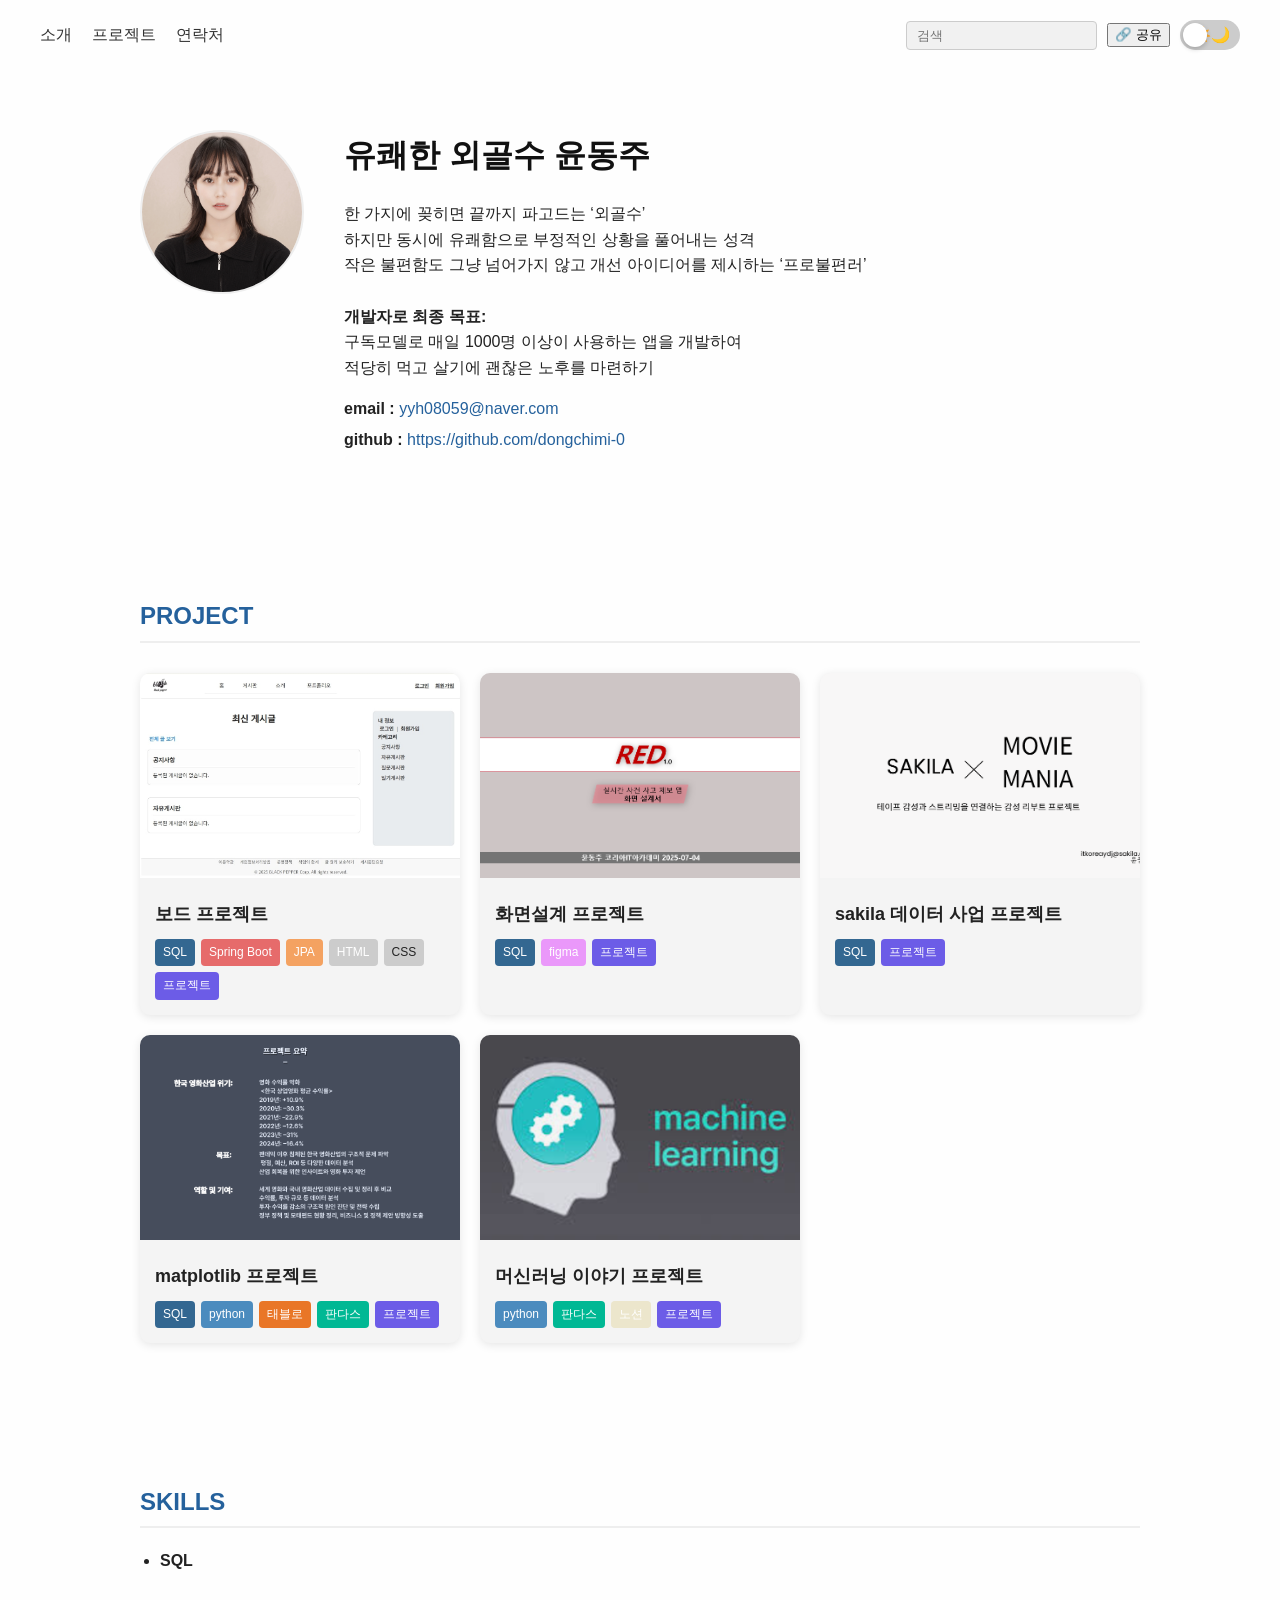
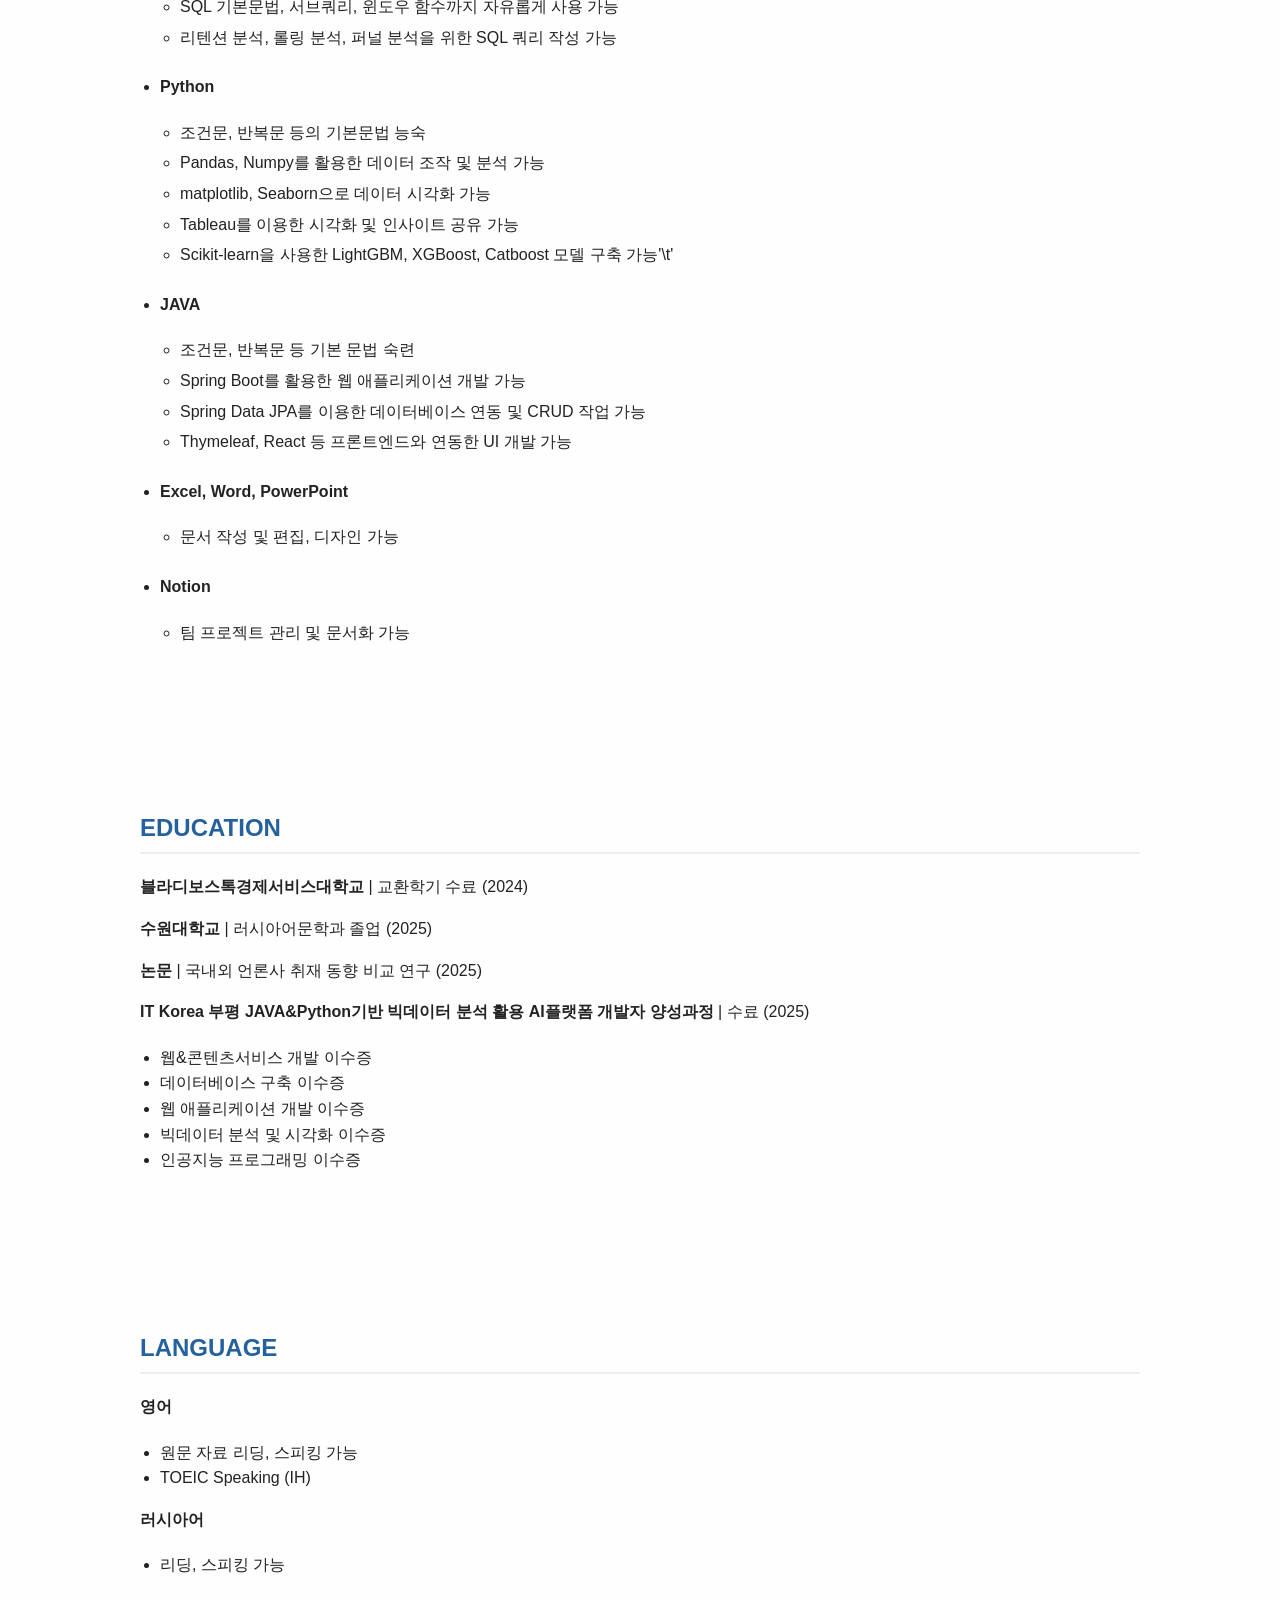
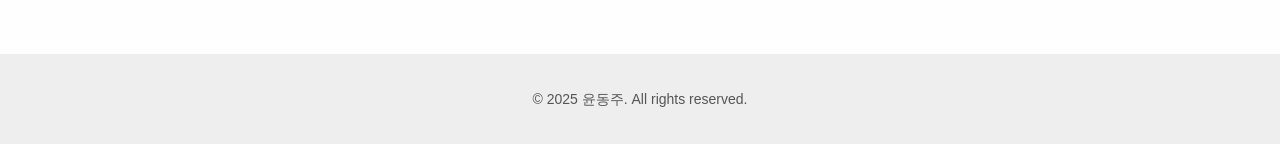
==== index.html @ bd1a4014 "link 수정" ====
<!DOCTYPE html>
<html lang="ko">
<head>
    <meta charset="UTF-8">
    <meta name="viewport" content="width=device-width, initial-scale=1.0">
    <title>DongjuYun</title>
    <link rel="stylesheet" href="style.css">

    <!-- Open Graph 메타태그 -->
    <meta property="og:title" content="윤동주 포트폴리오">
    <meta property="og:description" content="개발자가 되고 싶은 윤동주의 포트폴리오입니다.">
    <meta property="og:image" content="https://dongchimi-0.github.io/portfolio/assets/cover.jpg">
    <meta property="og:url" content="https://dongchimi-0.github.io/portfolio/">
    <meta property="og:type" content="website">
</head>
<body class="light-mode">
    <header>
        <nav class="navbar">
            <ul class="menu-links">
                <li><a href="#about">소개</a></li>
                <li><a href="#projects">프로젝트</a></li>
                <li><a href="#contact">연락처</a></li>
            </ul>

            <div class="nav-actions">
                <input type="text" id="searchInput" placeholder="검색" autocomplete="off"/>
                <button id="shareBtn">🔗 공유</button>

                <!-- 다크모드 스위치 -->
                <label class="icon-switch">
                    <input type="checkbox" id="darkModeToggle">
                    <span class="icon-slider">
                        <span class="sun">☀️</span>
                        <span class="moon">🌙</span>
                        <span class="lever"></span>
                    </span>
                </label>
            </div>
        </nav>
    </header>

    <div id="overlay"></div>

    <!-- 검색 결과 모달 -->
    <div id="searchModal" class="hidden">
        <p id="searchCount"></p>
        <ul id="searchResults"></ul>
    </div>


    <!-- 소개 섹션 -->
    <section id="about">
        <div class="profile-container">
            <img src="증명사진2.jpg" alt="프로필 사진" class="profile-img">
            <div class="profile-text">
                <h1>유쾌한 외골수 윤동주</h1>
                <p>
                    한 가지에 꽂히면 끝까지 파고드는 ‘외골수’<br>
                    하지만 동시에 유쾌함으로 부정적인 상황을 풀어내는 성격<br>
                    작은 불편함도 그냥 넘어가지 않고 개선 아이디어를 제시하는 ‘프로불편러’<br><br>
                    <strong>개발자로 최종 목표:</strong><br>
                    구독모델로 매일 1000명 이상이 사용하는 앱을 개발하여<br>
                    적당히 먹고 살기에 괜찮은 노후를 마련하기
                </p>

                <!-- 연락처 -->
                <div class="profile-links">
                    <p><strong>email :</strong> <a href="mailto:yyh08059@naver.com">yyh08059@naver.com</a></p>
                    <p><strong>github :</strong> <a href="https://github.com/dongchimi-0" target="_blank">https://github.com/dongchimi-0</a></p>
                </div>
            </div>
        </div>
    </section>

    <!-- 프로젝트 섹션 --> 
    <section id="projects">
    <h2>PROJECT</h2>
    <div class="projects-grid">
        <a href="https://firstnewboard.onrender.com/" class="project-card">
        <img src="assets/board.jpg" alt="보드 프로젝트">
        <div class="card-body">
            <h3>보드 프로젝트</h3>
            <div class="tags">
                <span class="sql">SQL</span>
                <span class="SB">Spring Boot</span>
                <span class="JPA">JPA</span>
                <span class="HTML">HTML</span>
                <span class="CSS">CSS</span>
                <span class="project">프로젝트</span>
            </div>
        </div>
        </a>
        
        <a href="assets/wireFrame.pdf" class="project-card">
        <img src="assets/Wireframe.png" alt="화면설계 프로젝트">
        <div class="card-body">
            <h3> 화면설계 프로젝트</h3>
            <div class="tags">
                <span class="sql">SQL</span>
                <span class="figma">figma</span>
                <span class="project">프로젝트</span>
            </div>
        </div>
        </a>

        <a href="assets/sql.pdf" class="project-card">
        <img src="assets/skila.png" alt="DB 프로젝트">
        <div class="card-body">
            <h3>sakila 데이터 사업 프로젝트</h3>
            <div class="tags">
                <span class="sql">SQL</span>
                <span class="project">프로젝트</span>
            </div>
        </div>
        </a>

        <a href="assets/dataAnalysis.pdf" class="project-card">
        <img src="assets/movieppt.png" alt=" matplotlib 프로젝트">
        <div class="card-body">
            <h3>matplotlib 프로젝트</h3>
            <div class="tags">
                <span class="sql">SQL</span>
                <span class="python">python</span>
                <span class="tableau">태블로</span>
                <span class="pandas">판다스</span>
                <span class="project">프로젝트</span>
            </div>
        </div>
        </a>

        <a href="https://plump-shock-691.notion.site/27dc5d89d9098016b234c64b12a0602f" class="project-card">
            <img src="assets/ML.png" alt=" 머신러닝 이야기 프로젝트" >
            <div class="card-body">
                <h3>머신러닝 이야기 프로젝트</h3>
                <div class="tags">
                    <span class="python">python</span>
                    <span class="pandas">판다스</span>
                    <span class="notion">노션</span>
                    <span class="project">프로젝트</span>
                </div>
            </div>
        </a>
    
    </div>
    </section>

    <!-- 스킬 섹션 -->
    <section id="skills">
        <h2>SKILLS</h2>
        <ul>
            <li><strong>SQL</strong>
                <ul>
                    <li>SQL 기본문법, 서브쿼리, 윈도우 함수까지 자유롭게 사용 가능</li>
                    <li>리텐션 분석, 롤링 분석, 퍼널 분석을 위한 SQL 쿼리 작성 가능</li>
                </ul>
            </li>

            <li><strong>Python</strong>
                <ul>
                    <li>조건문, 반복문 등의 기본문법 능숙</li>
                    <li>Pandas, Numpy를 활용한 데이터 조작 및 분석 가능</li>
                    <li>matplotlib, Seaborn으로 데이터 시각화 가능</li>
                    <li>Tableau를 이용한 시각화 및 인사이트 공유 가능</li>
                    <li>Scikit-learn을 사용한 LightGBM, XGBoost, Catboost 모델 구축 가능'\t'</li>
                </ul>
            </li>

            <li><strong>JAVA</strong>
                <ul>
                    <li>조건문, 반복문 등 기본 문법 숙련</li>
                    <li>Spring Boot를 활용한 웹 애플리케이션 개발 가능</li>
                    <li>Spring Data JPA를 이용한 데이터베이스 연동 및 CRUD 작업 가능</li>
                    <li>Thymeleaf, React 등 프론트엔드와 연동한 UI 개발 가능</li>
                </ul>
            </li>

            <li><strong>Excel, Word, PowerPoint</strong>
                <ul>
                    <li>문서 작성 및 편집, 디자인 가능</li>
                </ul>
            </li>

            <li><strong>Notion</strong>
                <ul>
                    <li>팀 프로젝트 관리 및 문서화 가능</li>
                </ul>
            </li>
        </ul>
    </section>
    
    <!-- 학력 섹션 -->
    <section id="education">
        <h2>EDUCATION</h2>
        <p><strong>블라디보스톡경제서비스대학교</strong> | 교환학기 수료 (2024)</p>
        <p><strong>수원대학교</strong> | 러시아어문학과 졸업 (2025)</p>
        <p><strong>논문</strong> | 국내외 언론사 취재 동향 비교 연구 (2025)</p>
        <p><strong>IT Korea 부평 JAVA&Python기반 빅데이터 분석 활용 AI플랫폼 개발자 양성과정</strong> | 수료 (2025)</p>
        <ul>
            <li>웹&콘텐츠서비스 개발 이수증</li>
            <li>데이터베이스 구축 이수증</li>
            <li>웹 애플리케이션 개발 이수증</li>
            <li>빅데이터 분석 및 시각화 이수증</li>
            <li>인공지능 프로그래밍 이수증</li>
        </ul>
    </section>

    <!-- 언어 섹션 -->
    <section id="language">
        <h2>LANGUAGE</h2>
        <p><strong>영어</strong></p>
        <ul>
            <li>원문 자료 리딩, 스피킹 가능</li>
            <li>TOEIC Speaking (IH)</li>
        </ul>
        <p><strong>러시아어</strong></p>
        <ul>
            <li>리딩, 스피킹 가능</li>
        </ul>
    </section>

    <footer>
        <p>&copy; 2025 윤동주. All rights reserved.</p>
    </footer>

    <script src="main.js"></script>
</body>
</html>
---- style.css ----
/* ===== 전체 기본 설정 ===== */
body {
    font-family: 'Arial', sans-serif;
    line-height: 1.6;
    margin: 0;
    padding: 0;
    transition: background-color 0.3s, color 0.3s;
    background-color: #fefefe;
    color: #222;
}

a {
    text-decoration: none;
    color: #25619c;
}

a:hover {
    text-decoration: underline;
}

/* ===== 다크모드 / 라이트모드 ===== */
body.light-mode {
    background-color: #fefefe;
    color: #222;
}

body.dark-mode {
    background-color: #2b2f33;
    color: #ddd;
}

body.dark-mode h1,
body.dark-mode h2,
body.dark-mode h3,
body.dark-mode p,
body.dark-mode li {
    color: #f0f0f0;
}

body.dark-mode a {
    color: #8db2dd;
}

/* ===== 헤더 ===== */
header {
    background-color: transparent;
    padding: 20px 0;
}

.navbar {
    display: flex;
    justify-content: space-between;
    align-items: center;
    padding: 0 40px;
}

.menu-links {
    display: flex;
    list-style: none;
    gap: 20px;
    padding: 0;
    margin: 0;
}

.menu-links a {
    color: #333;
    font-weight: 500;
}

/* ===== 네비게이션 액션 ===== */
.nav-actions {
    display: flex;
    align-items: center;
    gap: 10px;
}

#searchInput {
    padding: 6px 10px;
    border: 1px solid #ccc;
    border-radius: 4px;
    transition: width 0.3s;
    background-color: #f1f1f1;
    color: #333;
}

#searchInput.expanded {
    width: 300px;
}

body.dark-mode #searchInput {
    background-color: #444;
    color: #eee;
    border: 1px solid #666;
}
/* ===== 다크모드 토글 스위치 ===== */
/* 체크박스 숨기기 */
.icon-switch input[type="checkbox"] {
    display: none;
}

.icon-switch {
    cursor: pointer;
    display: inline-block;
    position: relative;
    width: 60px;
    height: 30px;
}

.icon-slider {
    background-color: #ccc;
    border-radius: 30px;
    width: 100%;
    height: 100%;
    position: relative;
    padding: 0 8px;
    box-sizing: border-box;
    display: flex;
    align-items: center;
    justify-content: space-between;
    transition: background-color 0.3s ease;
    user-select: none;
}

/* 태양, 달 아이콘 크기 조절 및 z-index */
.icon-slider .sun, 
.icon-slider .moon {
    font-size: 15.5px;  
    z-index: 1;
    pointer-events: none;
    user-select: none;
}

.icon-slider .sun {
    margin-left: 4px;
}

.icon-slider .moon {
    margin-right: 4px;
}

/* 원형 레버 */
.icon-slider .lever {
    position: absolute;
    top: 3px;         
    left: 3px;        
    width: 24px;     
    height: 24px;    
    background: white;
    border-radius: 50%;
    transition: transform 0.3s ease-in-out;
    box-shadow: 0 2px 5px rgba(0, 0, 0, 0.2);
    z-index: 2;        
}

/* 체크되면 배경색 및 레버 위치 변경 */
#darkModeToggle:checked + .icon-slider {
    background-color: #333;
}

#darkModeToggle:checked + .icon-slider .lever {
    transform: translateX(30px);  
}

/* ===== 섹션 공통 ===== */
section {
    padding: 60px 40px;
    max-width: 1000px;
    margin: 0 auto;
}

h1, h2, h3 {
    margin-bottom: 20px;
}

h1 {
    font-size: 32px;
    font-weight: bold;
    color: #111;
}

h2 {
    font-size: 24px;
    color: #25619c;
    border-bottom: 2px solid #eee;
    padding-bottom: 5px;
}

body.dark-mode h2 {
    color: #88b0d1;
}

/* ===== 소개 섹션 ===== */
.profile-container {
    display: flex;
    gap: 40px;
    align-items: flex-start;
    flex-wrap: wrap;
}

.profile-img {
    width: 160px;
    height: 160px;
    object-fit: cover;
    border-radius: 50%;
    border: 2px solid #eee;
}

.profile-text {
    flex: 1;
}

.profile-text h1 {
    margin-top: 0;
}

.profile-links p {
    margin: 5px 0;
}

/* ===== 프로젝트, 스킬 등 공통 ===== */
.projects-container,
#skills ul,
#education ul,
#language ul {
    margin-top: 20px;
    padding-left: 20px;
}

#skills ul ul {
    list-style-type: circle;
}

#skills > ul > li {
    margin-bottom: 24px; /* 최상위 항목들 사이 간격 */
}

/* 하위 리스트 항목 간격 */
#skills ul ul > li {
    margin-bottom: 5px; /* 하위 항목 간 간격 */
}

/* ===== 모달 & 오버레이 ===== */
#overlay {
    position: fixed;
    top: 0; left: 0; right: 0; bottom: 0;
    display: none;
    background: rgba(0,0,0,0.5);
    z-index: 999;
}

#searchModal {
    position: fixed;
    top: 80px;
    left: 50%;
    transform: translateX(-50%);
    width: 60%;
    max-height: 300px;
    overflow-y: auto;
    background: #fff;
    padding: 20px;
    border-radius: 10px;
    display: none;
    z-index: 1000;
    box-shadow: 0 0 8px rgba(0,0,0,0.2);
}

body.dark-mode #searchModal {
    background-color: #333;
    color: #fff;
}

/* ===== 검색 강조 ===== */
.highlight {
    background-color: #fef08a;
    padding: 0 2px;
}

/* ===== 푸터 ===== */
footer {
    background: #eee;
    padding: 20px;
    text-align: center;
    font-size: 14px;
    color: #555;
}

body.dark-mode footer {
    background: #1f1f1f;
    color: #aaa;
}

/* ===== 반응형 ===== */
@media (max-width: 768px) {
    .navbar {
        flex-direction: column;
        align-items: flex-start;
        gap: 10px;
    }

    .profile-container {
        flex-direction: column;
        align-items: center;
    }

    .profile-text {
        text-align: center;
    }

    #searchInput.expanded {
        width: 100%;
    }

    section {
        padding: 40px 20px;
    }

    #searchModal {
        width: 90%;
    }
}

/* ===== 프로젝트 카드 그리드 ===== */
.projects-grid {
    display: grid;
    grid-template-columns: repeat(auto-fit, minmax(300px, 1fr));
    gap: 20px;
    margin-top: 30px;
}

.project-card {
    display: block;
    background-color: #f4f4f4;
    border-radius: 10px;
    overflow: hidden;
    box-shadow: 0 2px 10px rgba(0,0,0,0.1);
    transition: transform 0.3s ease;
    text-decoration: none;
    color: inherit;
}

.project-card:hover {
    transform: translateY(-5px);
}

.project-card img {
    width: 100%;
    height: 205px;
    object-fit: cover;
}

.project-card .card-body {
    padding: 15px;
}

.project-card h3 {
    margin: 0 0 10px;
    font-size: 18px;
    color: #222;
}

.project-card .tags {
    display: flex;
    flex-wrap: wrap;
    gap: 6px;
}

.project-card .tags span {
    font-size: 12px;
    padding: 4px 8px;
    border-radius: 4px;
    background-color: #ccc;
    color: #fff;
    white-space: nowrap;
}

/* 태그별 색상 */
.tags .sql { background-color: #336791 !important; }
.tags .SB { background-color: #e66b6b!important; }
.tags .JPA { background-color: #f4a261!important; }
.tags .HTML { background-color: #4385f5; }
.tags .CSS { background-color: #fbbc05; color: #222 !important; }
.tags .python { background-color: #4B8BBE !important; }
.tags .tableau { background-color: #e97627 !important; }
.tags .project { background-color: #6c5ce7 !important; }
.tags .pandas { background-color: #00b894 !important; }
.tags .figma { background-color: #ea98fa !important; }
.tags .notion { background-color: #ece6cc !important; }

/* 다크모드용 카드 스타일 */
body.dark-mode .project-card {
    background-color: #1c1a1a;
    color: #c0c0c0;
}

body.dark-mode .project-card h3 {
    color: #f0f0f0;
}
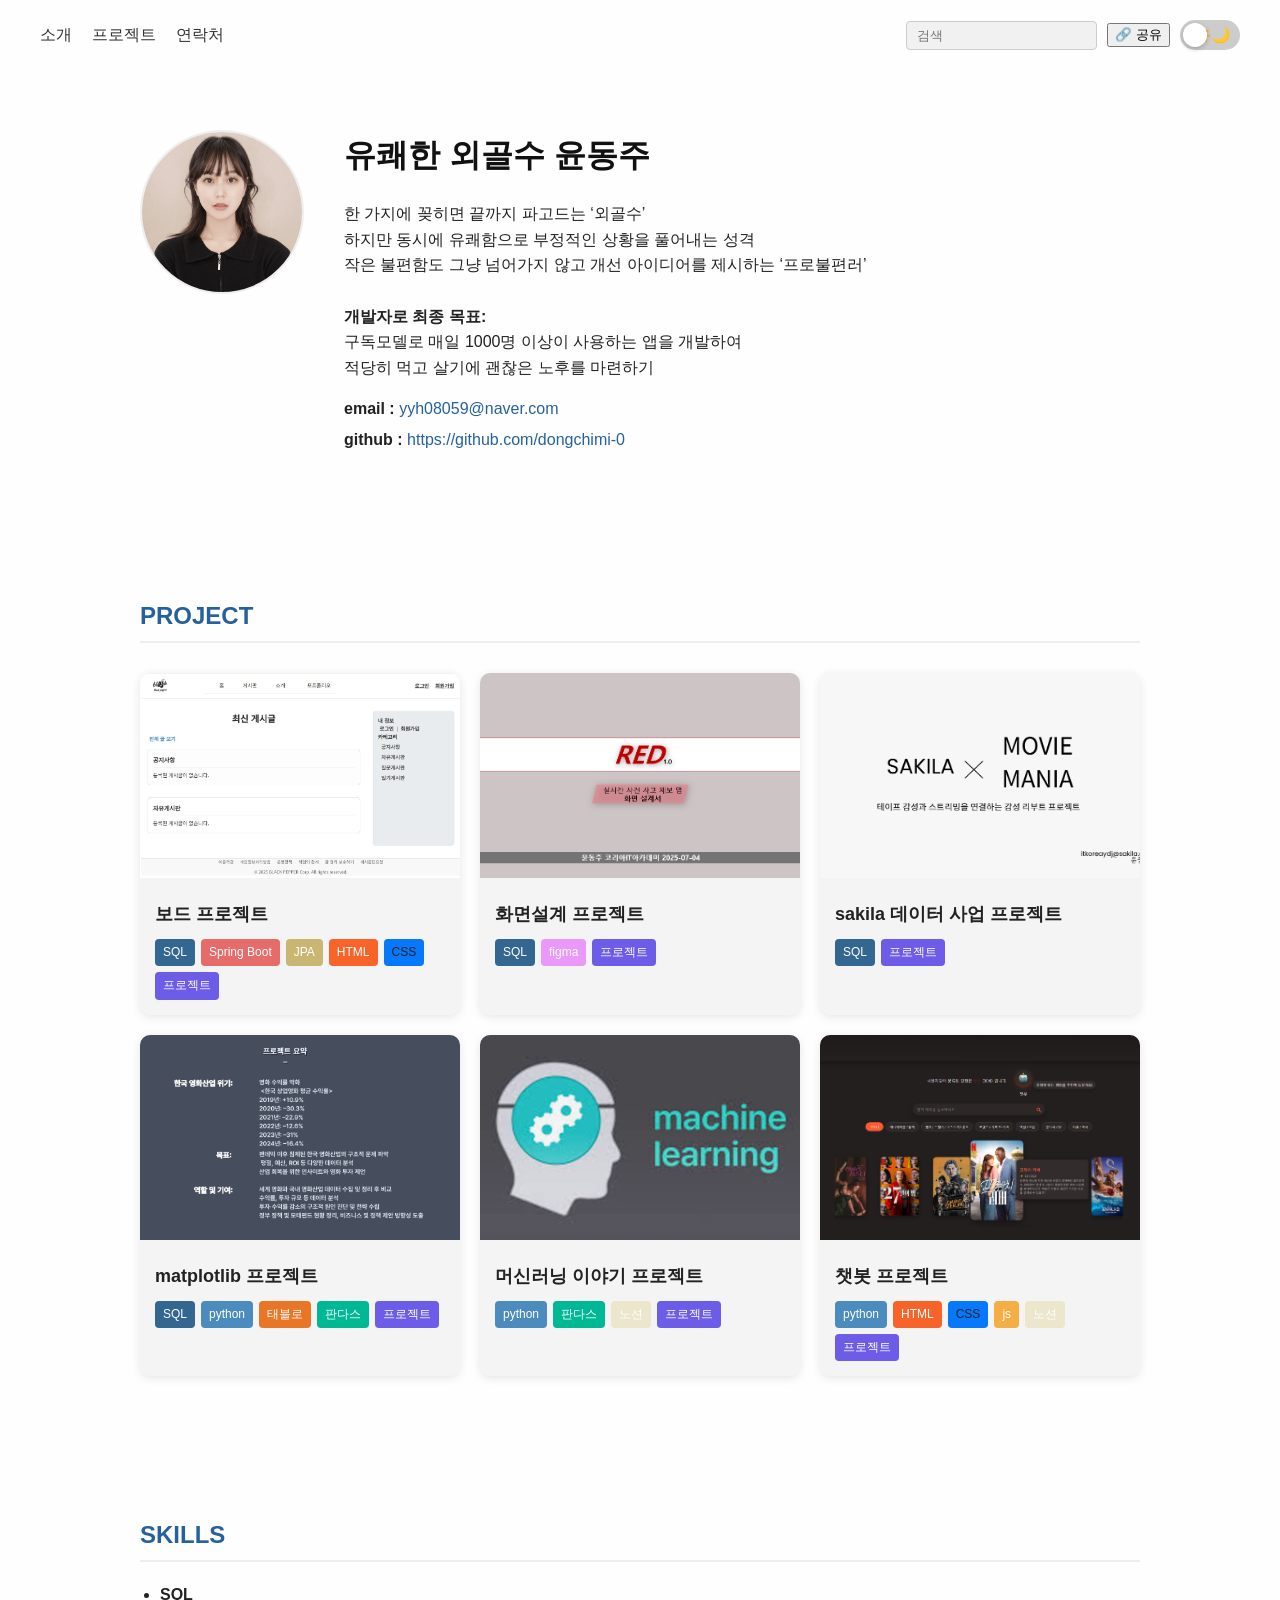
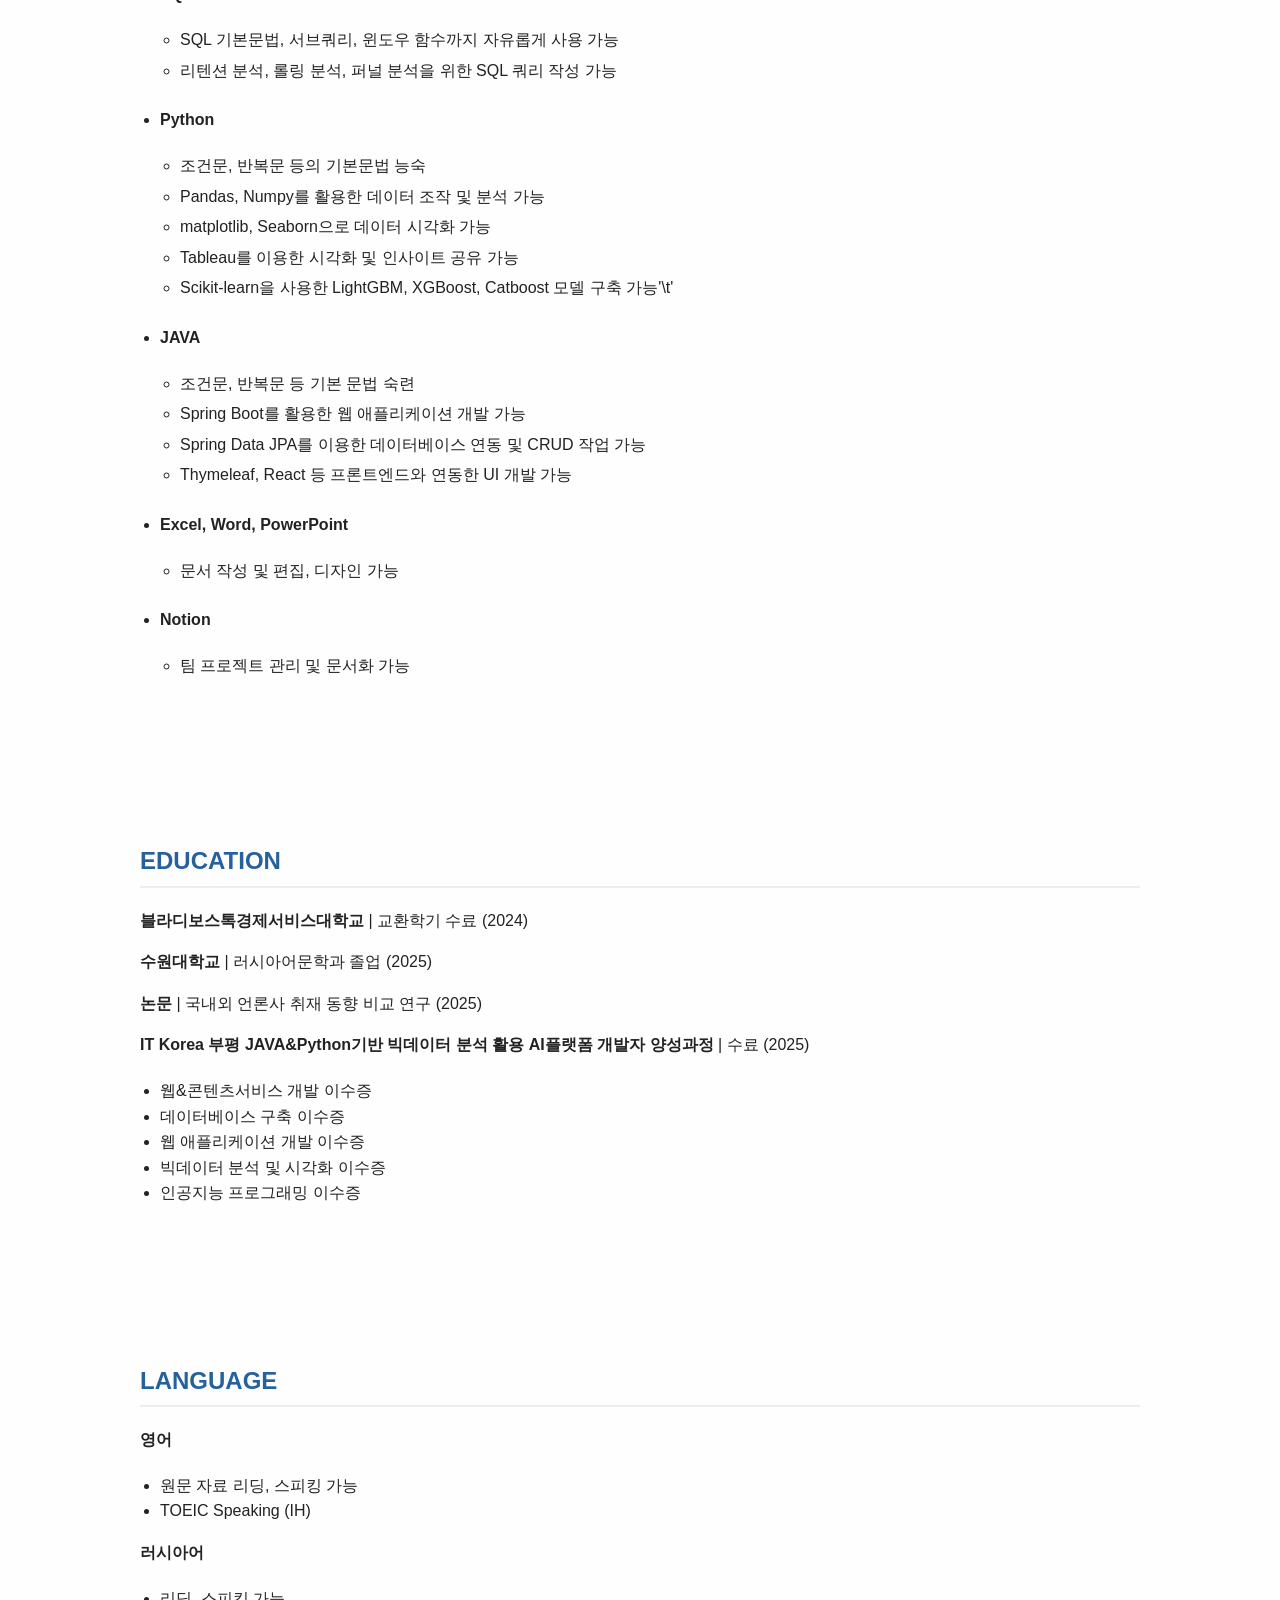
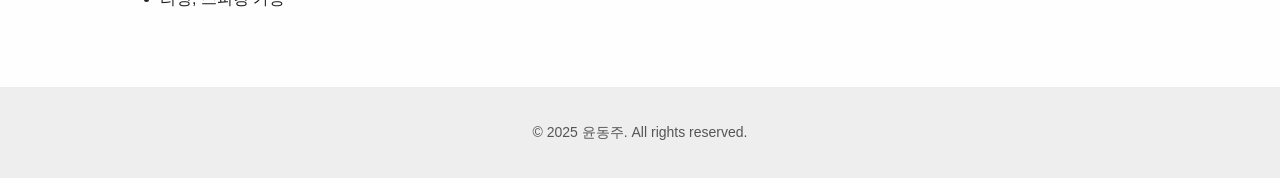
==== commit a99a692a: "챗봇 프로젝트 추가" ====
--- a/index.html
+++ b/index.html
@@ -140,6 +140,24 @@
                 </div>
             </div>
         </a>
+
+        <a href="assets/chatbot.pdf" class="project-card">
+            <img src="assets/chatbot.png" alt=" 챗봇 프로젝트" >
+            <div class="card-body">
+                <h3>챗봇 프로젝트</h3>
+                <div class="tags">
+                    <span class="python">python</span>
+                    <span class="HTML">HTML</span>
+                    <span class="CSS">CSS</span>
+                    <span class="js">js</span>
+                    <span class="notion">노션</span>
+                    <span class="project">프로젝트</span>
+                </div>
+            </div>
+        </a>
+    
+    
+    
     
     </div>
     </section>
--- a/style.css
+++ b/style.css
@@ -376,9 +376,10 @@
 /* 태그별 색상 */
 .tags .sql { background-color: #336791 !important; }
 .tags .SB { background-color: #e66b6b!important; }
-.tags .JPA { background-color: #f4a261!important; }
-.tags .HTML { background-color: #4385f5; }
-.tags .CSS { background-color: #fbbc05; color: #222 !important; }
+.tags .JPA { background-color: #cab673!important; }
+.tags .HTML { background-color: #f76328!important; }
+.tags .js { background-color: #f5ae43!important; }
+.tags .CSS { background-color: #0578fb !important; color: #222 !important; }
 .tags .python { background-color: #4B8BBE !important; }
 .tags .tableau { background-color: #e97627 !important; }
 .tags .project { background-color: #6c5ce7 !important; }
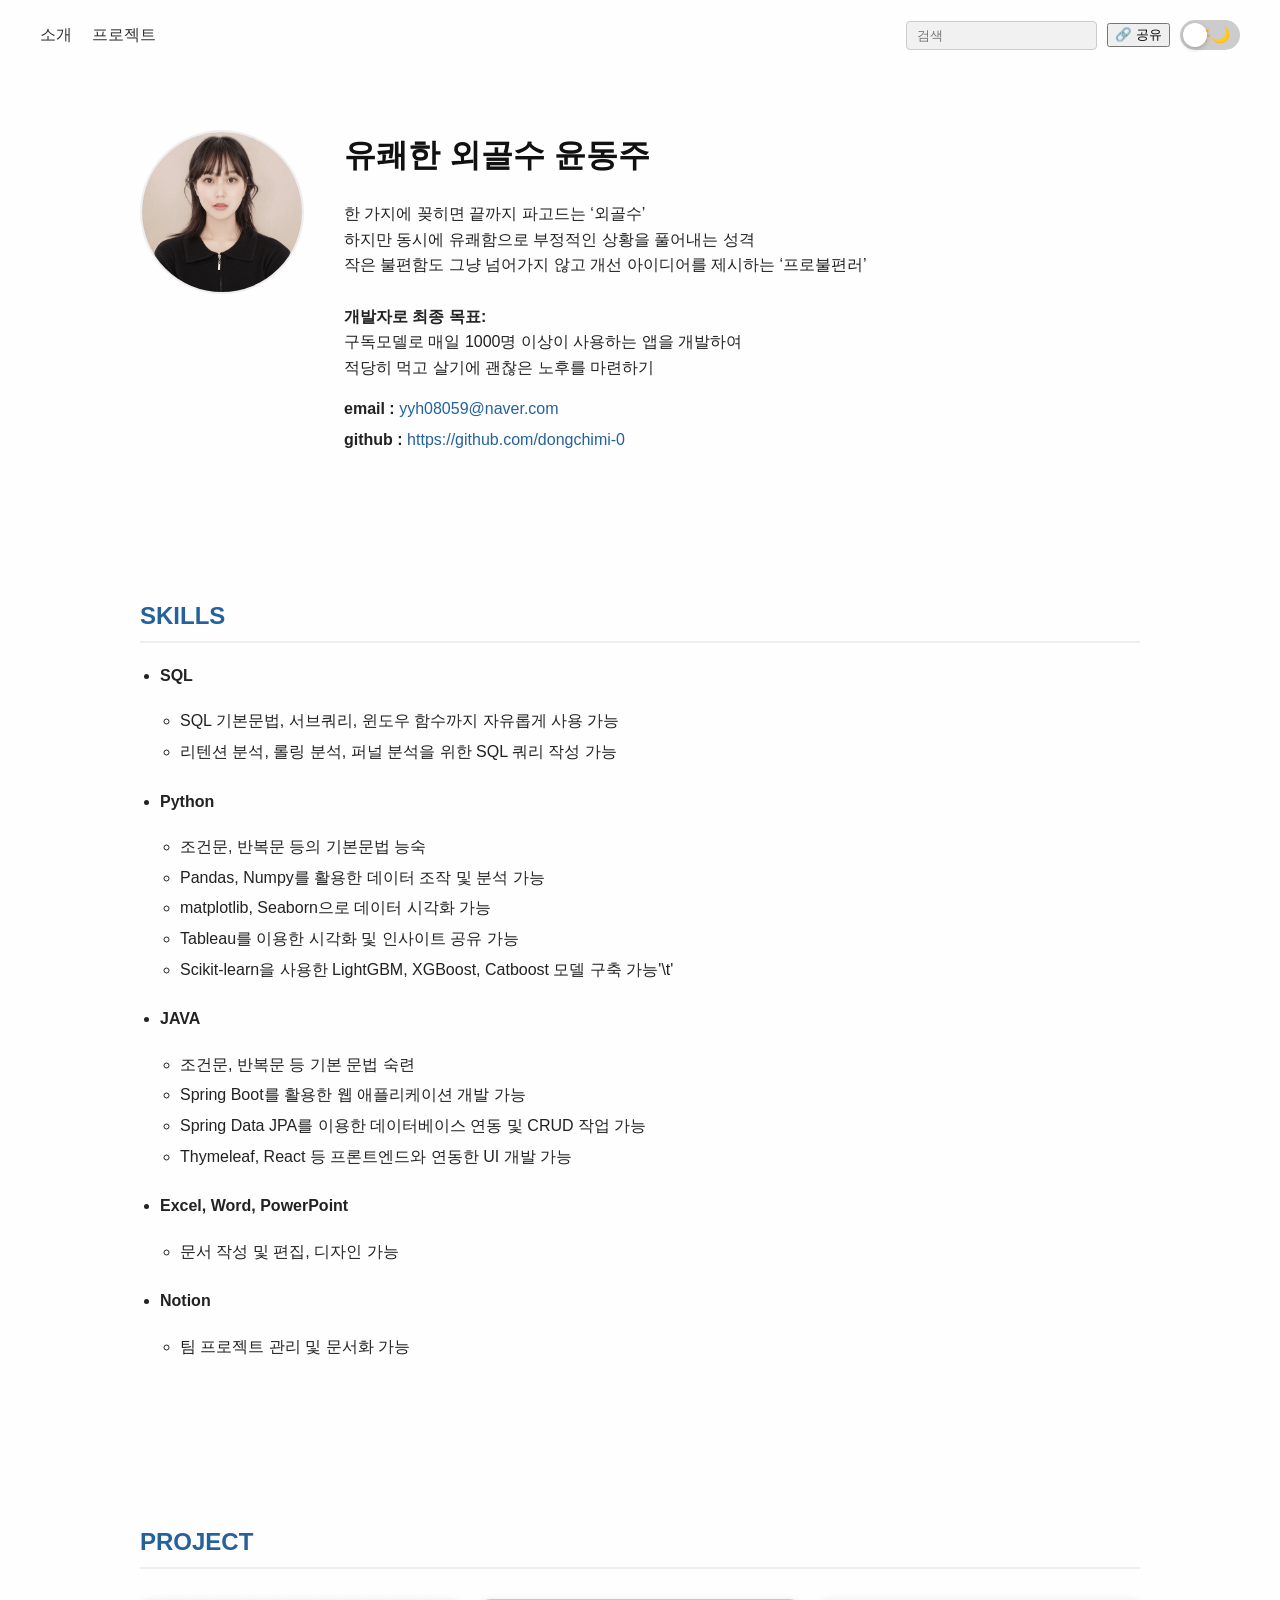
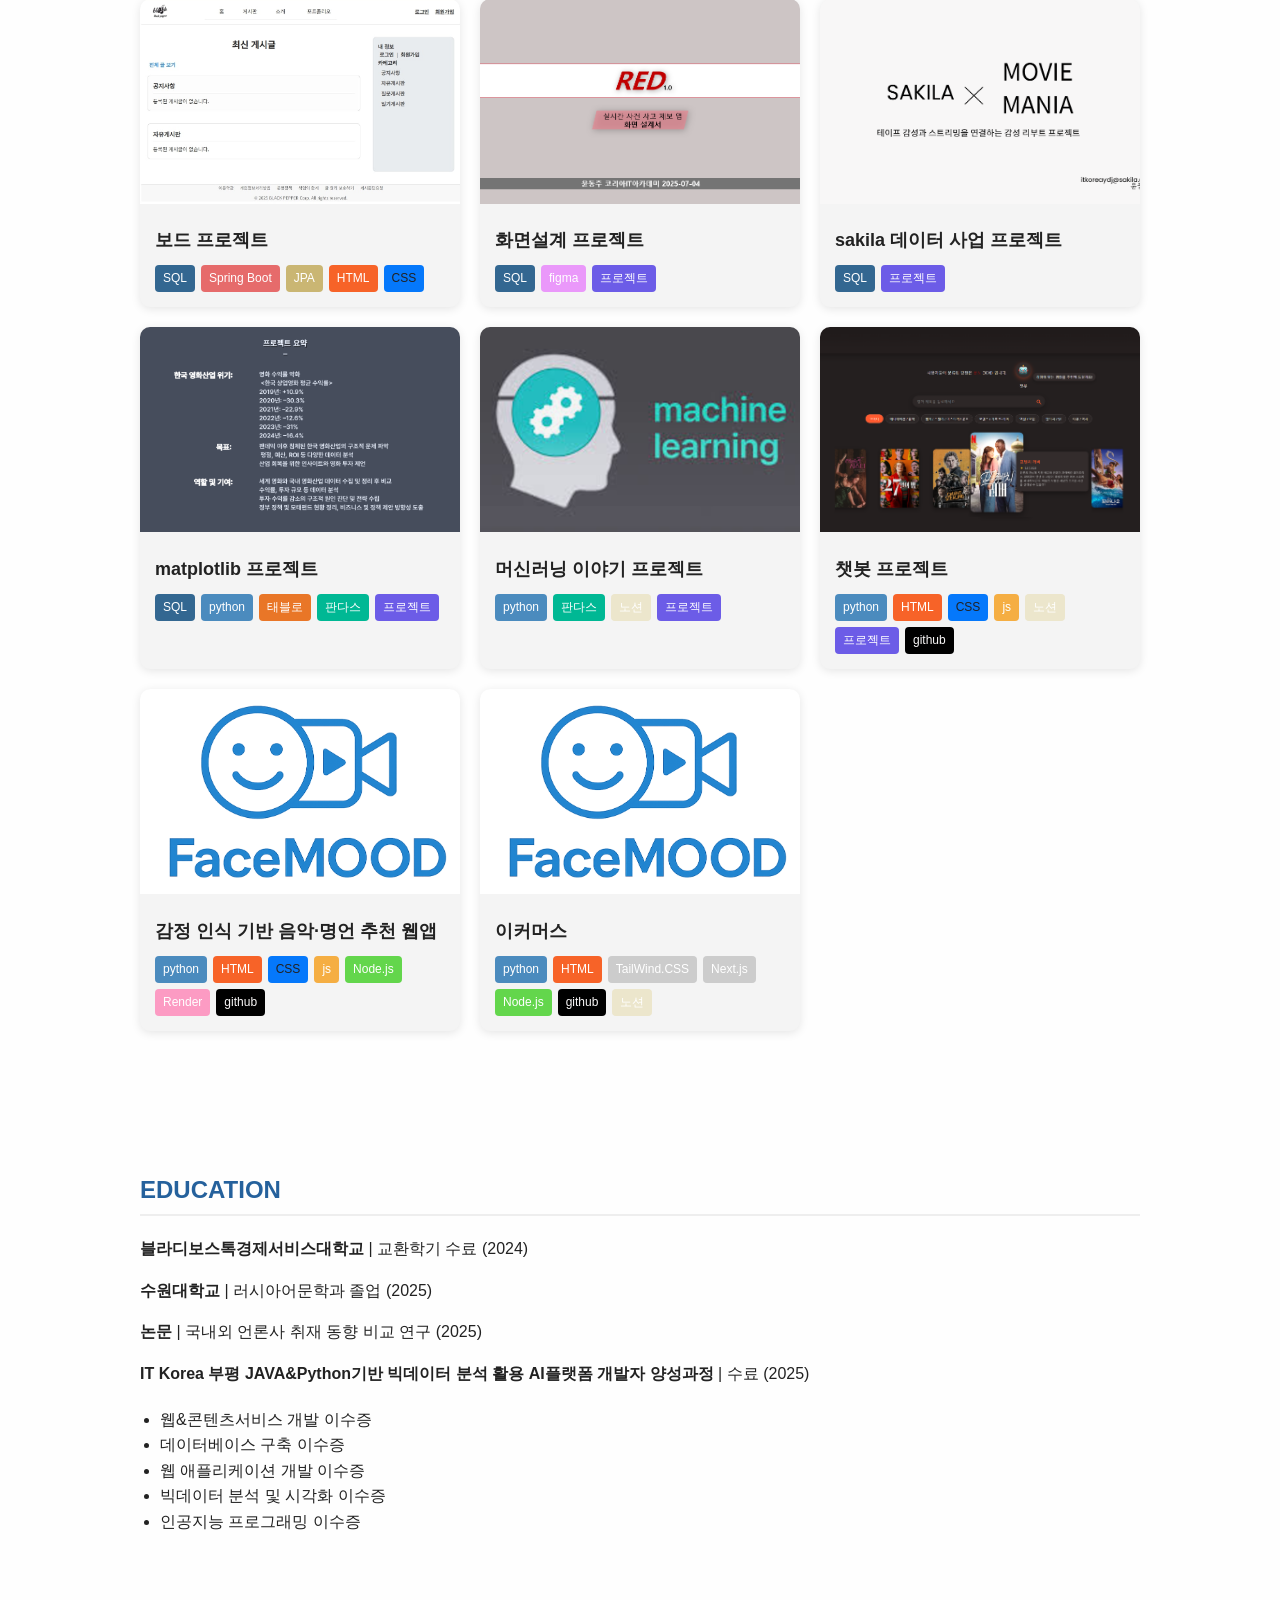
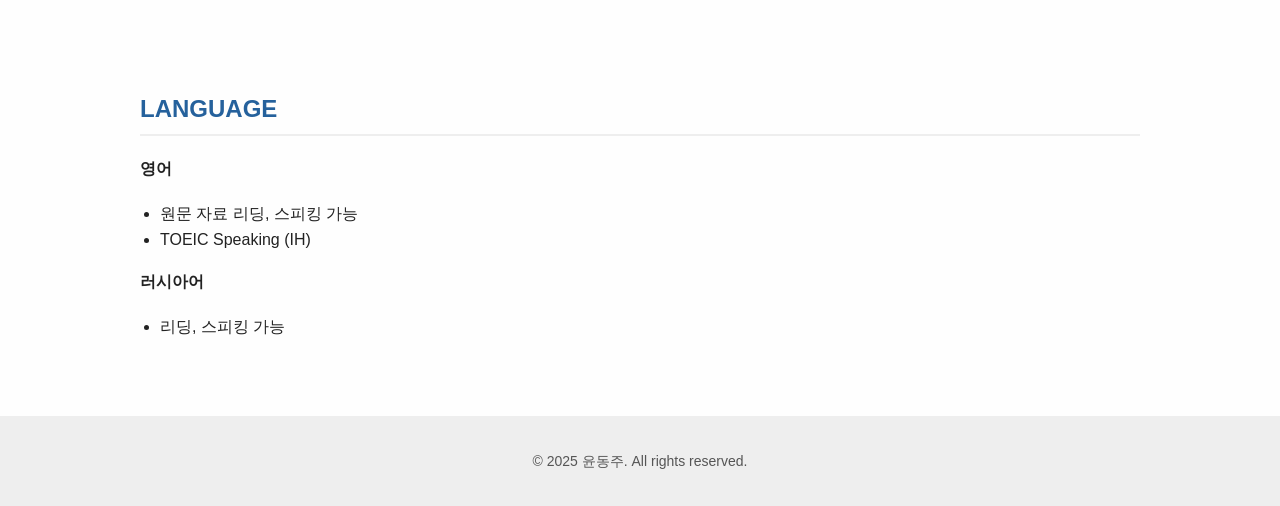
==== commit 55f1002c: "프로젝트 상세 모달  추가" ====
--- a/index.html
+++ b/index.html
@@ -19,7 +19,6 @@
             <ul class="menu-links">
                 <li><a href="#about">소개</a></li>
                 <li><a href="#projects">프로젝트</a></li>
-                <li><a href="#contact">연락처</a></li>
             </ul>
 
             <div class="nav-actions">
@@ -72,97 +71,8 @@
         </div>
     </section>
 
-    <!-- 프로젝트 섹션 --> 
-    <section id="projects">
-    <h2>PROJECT</h2>
-    <div class="projects-grid">
-        <a href="https://firstnewboard.onrender.com/" class="project-card">
-        <img src="assets/board.jpg" alt="보드 프로젝트">
-        <div class="card-body">
-            <h3>보드 프로젝트</h3>
-            <div class="tags">
-                <span class="sql">SQL</span>
-                <span class="SB">Spring Boot</span>
-                <span class="JPA">JPA</span>
-                <span class="HTML">HTML</span>
-                <span class="CSS">CSS</span>
-                <span class="project">프로젝트</span>
-            </div>
-        </div>
-        </a>
-        
-        <a href="assets/wireFrame.pdf" class="project-card">
-        <img src="assets/Wireframe.png" alt="화면설계 프로젝트">
-        <div class="card-body">
-            <h3> 화면설계 프로젝트</h3>
-            <div class="tags">
-                <span class="sql">SQL</span>
-                <span class="figma">figma</span>
-                <span class="project">프로젝트</span>
-            </div>
-        </div>
-        </a>
-
-        <a href="assets/sql.pdf" class="project-card">
-        <img src="assets/skila.png" alt="DB 프로젝트">
-        <div class="card-body">
-            <h3>sakila 데이터 사업 프로젝트</h3>
-            <div class="tags">
-                <span class="sql">SQL</span>
-                <span class="project">프로젝트</span>
-            </div>
-        </div>
-        </a>
-
-        <a href="assets/dataAnalysis.pdf" class="project-card">
-        <img src="assets/movieppt.png" alt=" matplotlib 프로젝트">
-        <div class="card-body">
-            <h3>matplotlib 프로젝트</h3>
-            <div class="tags">
-                <span class="sql">SQL</span>
-                <span class="python">python</span>
-                <span class="tableau">태블로</span>
-                <span class="pandas">판다스</span>
-                <span class="project">프로젝트</span>
-            </div>
-        </div>
-        </a>
-
-        <a href="https://plump-shock-691.notion.site/27dc5d89d9098016b234c64b12a0602f" class="project-card">
-            <img src="assets/ML.png" alt=" 머신러닝 이야기 프로젝트" >
-            <div class="card-body">
-                <h3>머신러닝 이야기 프로젝트</h3>
-                <div class="tags">
-                    <span class="python">python</span>
-                    <span class="pandas">판다스</span>
-                    <span class="notion">노션</span>
-                    <span class="project">프로젝트</span>
-                </div>
-            </div>
-        </a>
-
-        <a href="assets/chatbot.pdf" class="project-card">
-            <img src="assets/chatbot.png" alt=" 챗봇 프로젝트" >
-            <div class="card-body">
-                <h3>챗봇 프로젝트</h3>
-                <div class="tags">
-                    <span class="python">python</span>
-                    <span class="HTML">HTML</span>
-                    <span class="CSS">CSS</span>
-                    <span class="js">js</span>
-                    <span class="notion">노션</span>
-                    <span class="project">프로젝트</span>
-                </div>
-            </div>
-        </a>
-    
-    
-    
-    
-    </div>
-    </section>
-
-    <!-- 스킬 섹션 -->
+
+     <!-- 스킬 섹션 -->
     <section id="skills">
         <h2>SKILLS</h2>
         <ul>
@@ -205,6 +115,160 @@
             </li>
         </ul>
     </section>
+
+
+    <!-- 프로젝트 섹션 --> 
+    <section id="projects">
+    <h2>PROJECT</h2>
+    <div class="projects-grid">
+        <div class="project-card"
+            data-title="보드 프로젝트"
+            data-desc="Spring Boot와 JPA를 활용해 CRUD 게시판을 구현한 개인 프로젝트입니다. 로그인, 댓글, 이미지 업로드 기능 포함."
+            data-img="assets/board.jpg"
+            data-tags="Spring Boot,JPA,SQL,HTML,CSS"
+            data-links='[
+                {"text":"🔗 Demo","url":"https://firstnewboard.onrender.com"},
+                {"text":"💻 GitHub","url":"https://github.com/dongchimi-0/newboard"}
+            ]'>
+        <img src="assets/board.jpg" alt="보드 프로젝트">
+        <div class="card-body">
+            <h3>보드 프로젝트</h3>
+            <div class="tags">
+            <span class="sql">SQL</span>
+            <span class="SB">Spring Boot</span>
+            <span class="JPA">JPA</span>
+            <span class="HTML">HTML</span>
+            <span class="CSS">CSS</span>
+            </div>
+        </div>
+        </div>
+
+        
+        <div href="assets/wireFrame.pdf" class="project-card">
+            <img src="assets/Wireframe.png" alt="화면설계 프로젝트">
+            <div class="card-body">
+                <h3> 화면설계 프로젝트</h3>
+                <div class="tags">
+                    <span class="sql">SQL</span>
+                    <span class="figma">figma</span>
+                    <span class="project">프로젝트</span>
+                </div>
+            </div>
+        </div>
+
+        <div href="assets/sql.pdf" class="project-card">
+            <img src="assets/skila.png" alt="DB 프로젝트">
+            <div class="card-body">
+                <h3>sakila 데이터 사업 프로젝트</h3>
+                <div class="tags">
+                    <span class="sql">SQL</span>
+                    <span class="project">프로젝트</span>
+                </div>
+            </div>
+        </div>
+
+        <div href="assets/dataAnalysis.pdf" class="project-card">
+            <img src="assets/movieppt.png" alt=" matplotlib 프로젝트">
+            <div class="card-body">
+                <h3>matplotlib 프로젝트</h3>
+                <div class="tags">
+                    <span class="sql">SQL</span>
+                    <span class="python">python</span>
+                    <span class="tableau">태블로</span>
+                    <span class="pandas">판다스</span>
+                    <span class="project">프로젝트</span>
+                </div>
+            </div>
+        </div>
+
+        <div href="https://plump-shock-691.notion.site/27dc5d89d9098016b234c64b12a0602f" class="project-card">
+            <img src="assets/ML.png" alt=" 머신러닝 이야기 프로젝트" >
+            <div class="card-body">
+                <h3>머신러닝 이야기 프로젝트</h3>
+                <div class="tags">
+                    <span class="python">python</span>
+                    <span class="pandas">판다스</span>
+                    <span class="notion">노션</span>
+                    <span class="project">프로젝트</span>
+                </div>
+            </div>
+        </div>
+
+        <div href="assets/chatbot.pdf" class="project-card">
+            <img src="assets/chatbot.png" alt=" 챗봇 프로젝트" >
+            <div class="card-body">
+                <h3>챗봇 프로젝트</h3>
+                <div class="tags">
+                    <span class="python">python</span>
+                    <span class="HTML">HTML</span>
+                    <span class="CSS">CSS</span>
+                    <span class="js">js</span>
+                    <span class="notion">노션</span>
+                    <span class="project">프로젝트</span>
+                    <span class="git">github</span>
+                </div>
+            </div>
+        </div>
+    
+        <div href="https://facemuse.onrender.com" class="project-card">
+            <img src="assets/faceMOOD.png" alt="faceMOOD" >
+            <div class="card-body">
+                <h3>감정 인식 기반 음악·명언 추천 웹앱</h3>
+                <div class="tags">
+                    <span class="python">python</span>
+                    <span class="HTML">HTML</span>
+                    <span class="CSS">CSS</span>
+                    <span class="js">js</span>
+                    <span class="node">Node.js</span>
+                    <span class="render">Render</span>
+                    <span class="git">github</span>
+                </div>
+            </div>
+        </div>  
+
+        
+        <div href="https://facemuse.onrender.com" class="project-card">
+            <img src="assets/faceMOOD.png" alt="faceMOOD" >
+            <div class="card-body">
+                <h3>이커머스</h3>
+                <div class="tags">
+                    <span class="python">python</span>
+                    <span class="HTML">HTML</span>
+                    <span class="TWCSS">TailWind.CSS</span>
+                    <span class="next">Next.js</span>
+                    <span class="node">Node.js</span>
+                    <span class="git">github</span>
+                    <span class="notion">노션</span>
+                </div>
+            </div>
+        </div> 
+    
+    </div>
+    </section>
+
+    <!-- 프로젝트 상세 모달 -->
+    <div id="projectModal">
+        <div class="modal-content">
+            <span class="close">&times;</span>
+
+            <!-- 이미지 슬라이드 -->
+            <div class="modal-slider">
+                <img id="modalImg" src="" alt="">
+                <div class="slider-nav">
+                    <button id="prevBtn">◀</button>
+                    <button id="nextBtn">▶</button>
+                </div>
+            </div>
+
+            <div class="modal-text">
+                <h3 id="modalTitle"></h3>
+                <p id="modalDesc"></p>
+                <div id="modalTags" class="tags"></div>
+                <div id="modalLinks" class="modal-links"></div>
+            </div>
+        </div>
+    </div>
+
     
     <!-- 학력 섹션 -->
     <section id="education">
--- a/style.css
+++ b/style.css
@@ -238,6 +238,152 @@
 #skills ul ul > li {
     margin-bottom: 5px; /* 하위 항목 간 간격 */
 }
+
+/* ===== 고급형 프로젝트 모달 ===== */
+#projectModal {
+  position: fixed;
+  top: 0; left: 0; right: 0; bottom: 0;
+  background: rgba(0, 0, 0, 0.6);
+  display: none;
+  align-items: center;
+  justify-content: center;
+  z-index: 3000;
+  backdrop-filter: blur(3px);
+  animation: fadeIn 0.3s ease-in-out;
+}
+
+#projectModal.show {
+  display: flex;
+}
+
+.modal-content {
+  background: #fff;
+  border-radius: 16px;
+  padding: 30px;
+  max-width: 720px;
+  width: 92%;
+  text-align: center;
+  position: relative;
+  box-shadow: 0 0 20px rgba(0,0,0,0.3);
+  transform: translateY(-20px);
+  animation: slideUp 0.3s ease forwards;
+}
+
+.modal-content .close {
+  position: absolute;
+  top: 10px; right: 18px;
+  font-size: 26px;
+  color: #555;
+  cursor: pointer;
+  transition: color 0.2s ease;
+}
+
+.modal-content .close:hover {
+  color: #000;
+}
+
+/* 이미지 슬라이더 */
+.modal-slider {
+  position: relative;
+  overflow: hidden;
+  border-radius: 10px;
+}
+
+.modal-slider img {
+  width: 100%;
+  height: 320px;
+  object-fit: cover;
+  border-radius: 10px;
+  transition: opacity 0.4s ease;
+}
+
+.slider-nav {
+  position: absolute;
+  top: 50%;
+  width: 100%;
+  display: flex;
+  justify-content: space-between;
+  transform: translateY(-50%);
+}
+
+.slider-nav button {
+  background: rgba(0,0,0,0.5);
+  color: #fff;
+  border: none;
+  font-size: 20px;
+  padding: 8px 12px;
+  cursor: pointer;
+  border-radius: 6px;
+  transition: background 0.2s ease;
+}
+
+.slider-nav button:hover {
+  background: rgba(0,0,0,0.8);
+}
+
+/* 텍스트 내용 */
+.modal-text {
+  margin-top: 18px;
+  text-align: left;
+}
+
+.modal-text h3 {
+  font-size: 22px;
+  margin-bottom: 10px;
+}
+
+.modal-text p {
+  font-size: 15px;
+  color: #444;
+  line-height: 1.6;
+  margin-bottom: 10px;
+}
+
+.modal-links {
+  margin-top: 18px;
+  display: flex;
+  flex-wrap: wrap;
+  gap: 10px;
+}
+
+.modal-links a {
+  color: #fff;
+  padding: 8px 16px;
+  border-radius: 8px;
+  font-size: 14px;
+  text-decoration: none;
+  transition: transform 0.2s, opacity 0.2s;
+}
+
+.modal-links a.demo { background: #25619c; }
+.modal-links a.github { background: #000; }
+.modal-links a.notion { background: #5054ff; }
+.modal-links a.pdf { background: #d63384; }
+
+.modal-links a:hover {
+  transform: scale(1.05);
+  opacity: 0.9;
+}
+
+/* 다크모드 */
+body.dark-mode #projectModal .modal-content {
+  background: #1f1f1f;
+  color: #eee;
+}
+
+body.dark-mode #projectModal .close { color: #ccc; }
+
+@keyframes fadeIn {
+  from { opacity: 0; }
+  to { opacity: 1; }
+}
+
+@keyframes slideUp {
+  from { transform: translateY(40px); opacity: 0; }
+  to { transform: translateY(0); opacity: 1; }
+}
+
+
 
 /* ===== 모달 & 오버레이 ===== */
 #overlay {
@@ -386,6 +532,11 @@
 .tags .pandas { background-color: #00b894 !important; }
 .tags .figma { background-color: #ea98fa !important; }
 .tags .notion { background-color: #ece6cc !important; }
+.tags .node { background-color: #63d64c !important; }
+.tags .render { background-color: #fc9bc3 !important; }
+.tags .git { background-color: #000000 !important; color: #faf8f8 !important;}
+
+
 
 /* 다크모드용 카드 스타일 */
 body.dark-mode .project-card {
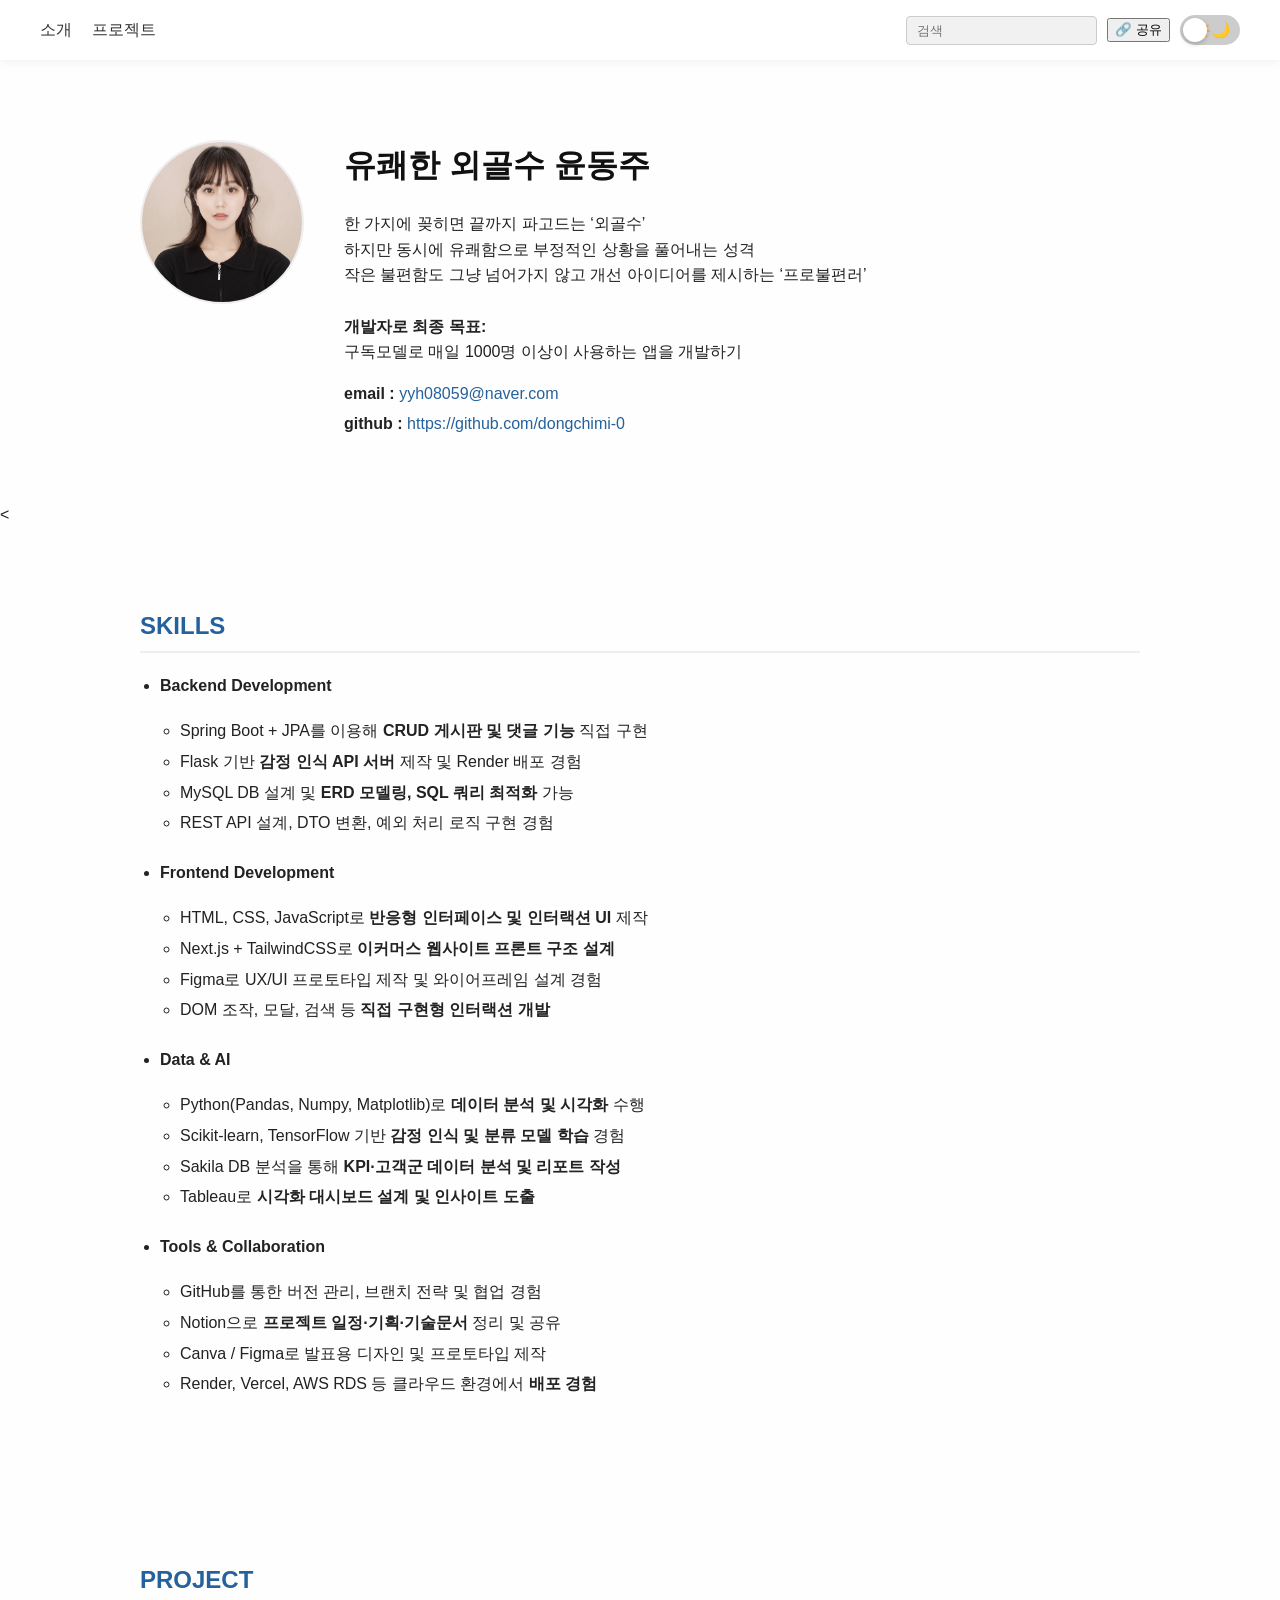
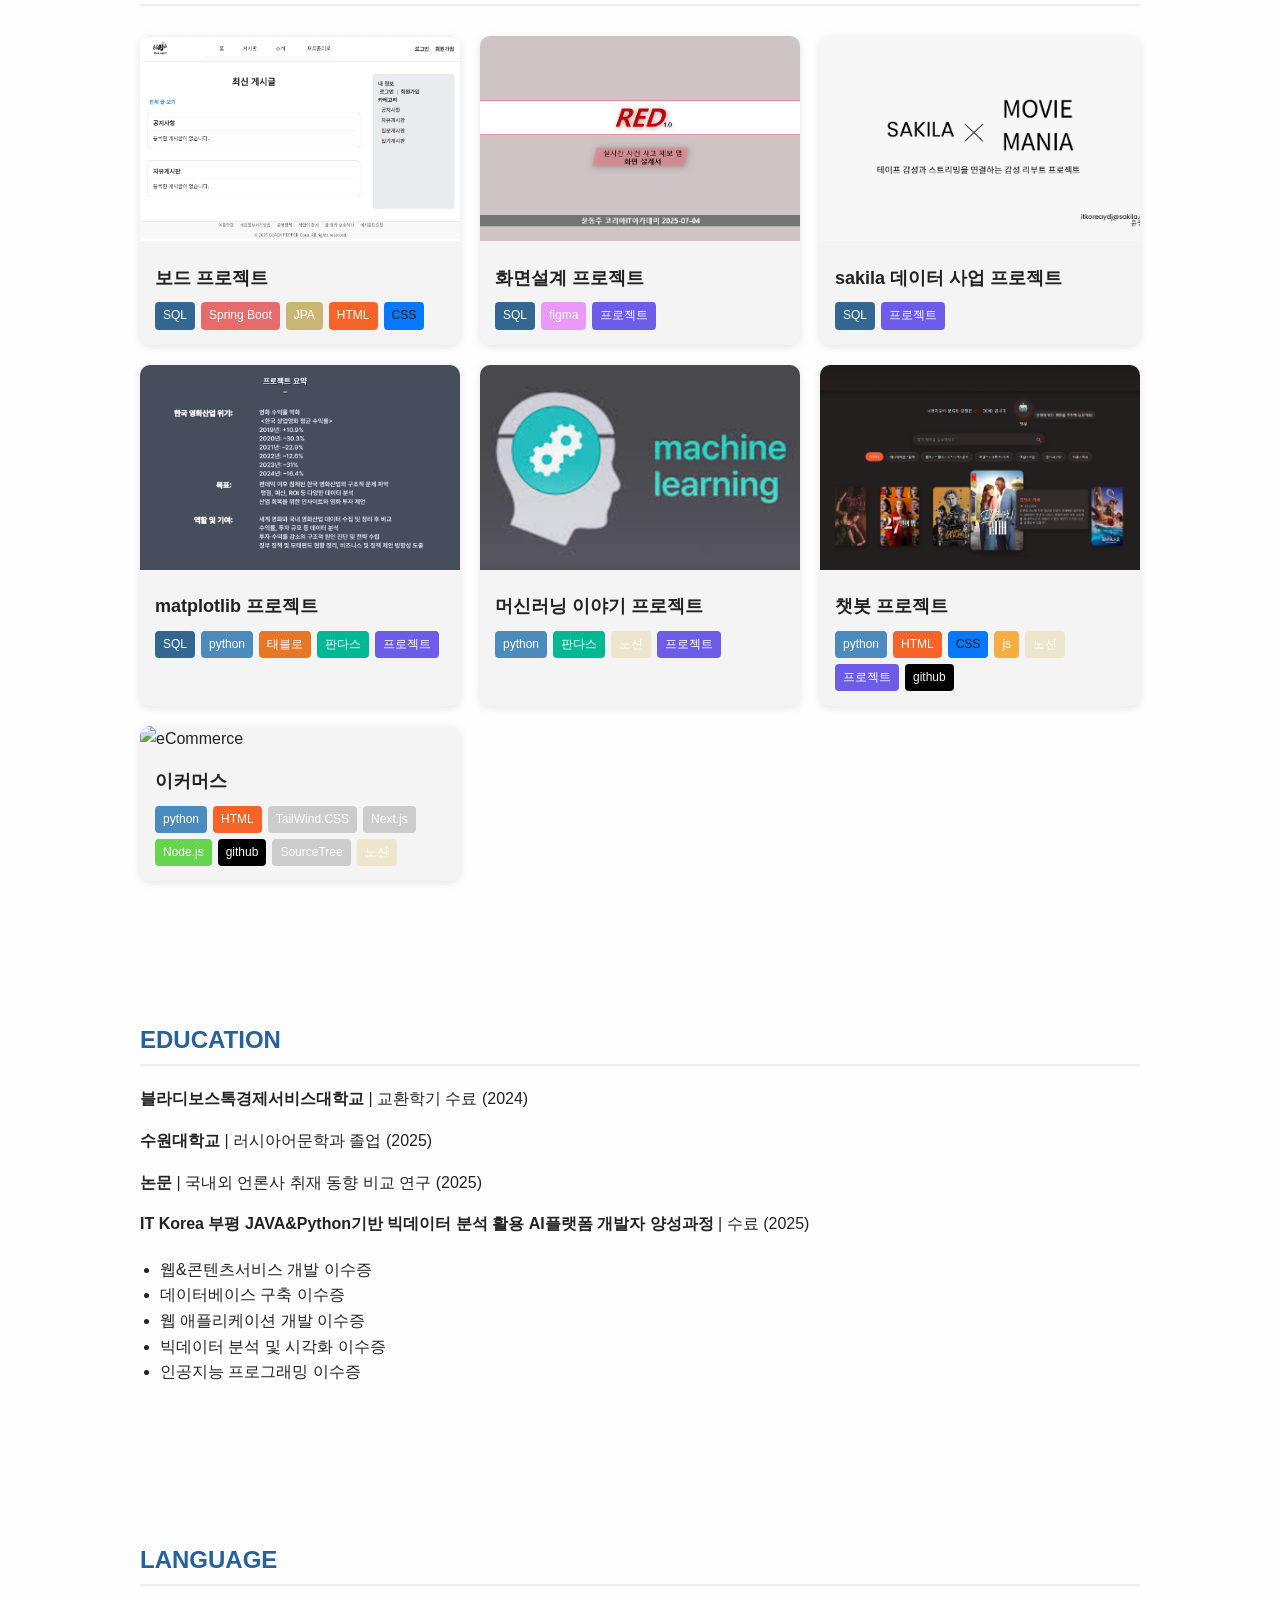
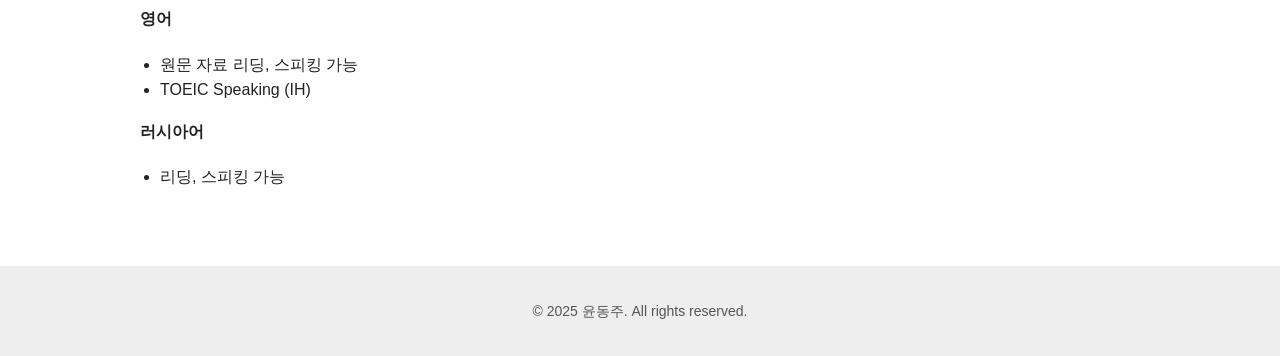
==== commit b4c66a56: "모달 정리, 스크롤 진행바 추가, 헤더 고정" ====
--- a/index.html
+++ b/index.html
@@ -14,6 +14,7 @@
     <meta property="og:type" content="website">
 </head>
 <body class="light-mode">
+    <div class="scroll-bar"></div>
     <header>
         <nav class="navbar">
             <ul class="menu-links">
@@ -58,8 +59,7 @@
                     하지만 동시에 유쾌함으로 부정적인 상황을 풀어내는 성격<br>
                     작은 불편함도 그냥 넘어가지 않고 개선 아이디어를 제시하는 ‘프로불편러’<br><br>
                     <strong>개발자로 최종 목표:</strong><br>
-                    구독모델로 매일 1000명 이상이 사용하는 앱을 개발하여<br>
-                    적당히 먹고 살기에 괜찮은 노후를 마련하기
+                    구독모델로 매일 1000명 이상이 사용하는 앱을 개발하기<br>
                 </p>
 
                 <!-- 연락처 -->
@@ -73,78 +73,98 @@
 
 
      <!-- 스킬 섹션 -->
-    <section id="skills">
-        <h2>SKILLS</h2>
-        <ul>
-            <li><strong>SQL</strong>
-                <ul>
-                    <li>SQL 기본문법, 서브쿼리, 윈도우 함수까지 자유롭게 사용 가능</li>
-                    <li>리텐션 분석, 롤링 분석, 퍼널 분석을 위한 SQL 쿼리 작성 가능</li>
-                </ul>
-            </li>
-
-            <li><strong>Python</strong>
-                <ul>
-                    <li>조건문, 반복문 등의 기본문법 능숙</li>
-                    <li>Pandas, Numpy를 활용한 데이터 조작 및 분석 가능</li>
-                    <li>matplotlib, Seaborn으로 데이터 시각화 가능</li>
-                    <li>Tableau를 이용한 시각화 및 인사이트 공유 가능</li>
-                    <li>Scikit-learn을 사용한 LightGBM, XGBoost, Catboost 모델 구축 가능'\t'</li>
-                </ul>
-            </li>
-
-            <li><strong>JAVA</strong>
-                <ul>
-                    <li>조건문, 반복문 등 기본 문법 숙련</li>
-                    <li>Spring Boot를 활용한 웹 애플리케이션 개발 가능</li>
-                    <li>Spring Data JPA를 이용한 데이터베이스 연동 및 CRUD 작업 가능</li>
-                    <li>Thymeleaf, React 등 프론트엔드와 연동한 UI 개발 가능</li>
-                </ul>
-            </li>
-
-            <li><strong>Excel, Word, PowerPoint</strong>
-                <ul>
-                    <li>문서 작성 및 편집, 디자인 가능</li>
-                </ul>
-            </li>
-
-            <li><strong>Notion</strong>
-                <ul>
-                    <li>팀 프로젝트 관리 및 문서화 가능</li>
-                </ul>
-            </li>
-        </ul>
-    </section>
+    <<section id="skills">
+    <h2>SKILLS</h2>
+    <ul>
+
+        <li><strong>Backend Development</strong>
+        <ul>
+            <li>Spring Boot + JPA를 이용해 <b>CRUD 게시판 및 댓글 기능</b> 직접 구현</li>
+            <li>Flask 기반 <b>감정 인식 API 서버</b> 제작 및 Render 배포 경험</li>
+            <li>MySQL DB 설계 및 <b>ERD 모델링, SQL 쿼리 최적화</b> 가능</li>
+            <li>REST API 설계, DTO 변환, 예외 처리 로직 구현 경험</li>
+        </ul>
+        </li>
+
+        <li><strong>Frontend Development</strong>
+        <ul>
+            <li>HTML, CSS, JavaScript로 <b>반응형 인터페이스 및 인터랙션 UI</b> 제작</li>
+            <li>Next.js + TailwindCSS로 <b>이커머스 웹사이트 프론트 구조 설계</b></li>
+            <li>Figma로 UX/UI 프로토타입 제작 및 와이어프레임 설계 경험</li>
+            <li>DOM 조작, 모달, 검색 등 <b>직접 구현형 인터랙션 개발</b></li>
+        </ul>
+        </li>
+
+        <li><strong>Data & AI</strong>
+        <ul>
+            <li>Python(Pandas, Numpy, Matplotlib)로 <b>데이터 분석 및 시각화</b> 수행</li>
+            <li>Scikit-learn, TensorFlow 기반 <b>감정 인식 및 분류 모델 학습</b> 경험</li>
+            <li>Sakila DB 분석을 통해 <b>KPI·고객군 데이터 분석 및 리포트 작성</b></li>
+            <li>Tableau로 <b>시각화 대시보드 설계 및 인사이트 도출</b></li>
+        </ul>
+        </li>
+
+        <li><strong>Tools & Collaboration</strong>
+        <ul>
+            <li>GitHub를 통한 버전 관리, 브랜치 전략 및 협업 경험</li>
+            <li>Notion으로 <b>프로젝트 일정·기획·기술문서</b> 정리 및 공유</li>
+            <li>Canva / Figma로 발표용 디자인 및 프로토타입 제작</li>
+            <li>Render, Vercel, AWS RDS 등 클라우드 환경에서 <b>배포 경험</b></li>
+        </ul>
+        </li>
+
+    </ul>
+    </section>
+
 
 
     <!-- 프로젝트 섹션 --> 
     <section id="projects">
     <h2>PROJECT</h2>
     <div class="projects-grid">
-        <div class="project-card"
+        <!-- <div class="project-card"
             data-title="보드 프로젝트"
             data-desc="Spring Boot와 JPA를 활용해 CRUD 게시판을 구현한 개인 프로젝트입니다. 로그인, 댓글, 이미지 업로드 기능 포함."
             data-img="assets/board.jpg"
+            data-extra=""
             data-tags="Spring Boot,JPA,SQL,HTML,CSS"
             data-links='[
                 {"text":"🔗 Demo","url":"https://firstnewboard.onrender.com"},
                 {"text":"💻 GitHub","url":"https://github.com/dongchimi-0/newboard"}
-            ]'>
-        <img src="assets/board.jpg" alt="보드 프로젝트">
-        <div class="card-body">
-            <h3>보드 프로젝트</h3>
-            <div class="tags">
-            <span class="sql">SQL</span>
-            <span class="SB">Spring Boot</span>
-            <span class="JPA">JPA</span>
-            <span class="HTML">HTML</span>
-            <span class="CSS">CSS</span>
-            </div>
-        </div>
+            ]'> -->
+        <div class="project-card"
+            data-title="보드 프로젝트"
+            data-desc="Spring Boot와 JPA를 활용한 CRUD 게시판입니다. 현재 점검 중입니다 ⚠️"
+            data-img="assets/board.jpg"
+            data-tags="Spring Boot,JPA,SQL,HTML,CSS"
+            data-links='[
+                {"text":"⚠️ 점검 중","url":"#"}
+            ]'
+            data-status="⚠️ 점검 중">
+            <img src="assets/board.jpg" alt="보드 프로젝트">
+            <div class="card-body">
+                <h3>보드 프로젝트</h3>
+                <div class="tags">
+                <span class="sql">SQL</span>
+                <span class="SB">Spring Boot</span>
+                <span class="JPA">JPA</span>
+                <span class="HTML">HTML</span>
+                <span class="CSS">CSS</span>
+                </div>
+            </div>
         </div>
 
         
-        <div href="assets/wireFrame.pdf" class="project-card">
+        <div class="project-card"
+            data-title="화면설계 프로젝트"
+            data-desc="Figma를 활용해 서비스 화면 구조와 사용자 흐름을 설계했습니다."
+            data-img="assets/Wireframe.png"
+            data-extra=""
+            data-tags="Figma,UI/UX,Design"
+            data-links='[
+                {"text":"📄 PDF","url":"assets/wireFrame.pdf"}
+            ]'>
+
             <img src="assets/Wireframe.png" alt="화면설계 프로젝트">
             <div class="card-body">
                 <h3> 화면설계 프로젝트</h3>
@@ -156,7 +176,15 @@
             </div>
         </div>
 
-        <div href="assets/sql.pdf" class="project-card">
+        <div class="project-card"
+            data-title="Sakila 데이터 분석 프로젝트"
+            data-desc="MySQL의 Sakila 샘플 DB를 활용해 대여·고객 데이터를 분석했습니다. 주요 KPI와 고객군별 패턴을 SQL로 도출했습니다."
+            data-img="assets/skila.png"
+            data-extra="assets/facemuse_ui.png,assets/facemuse_chart.png,assets/facemuse_code.png"
+            data-tags="SQL,Data Analysis"
+            data-links='[
+            {"text":"📄 PDF","url":"assets/sql.pdf"}
+            ]'>
             <img src="assets/skila.png" alt="DB 프로젝트">
             <div class="card-body">
                 <h3>sakila 데이터 사업 프로젝트</h3>
@@ -167,7 +195,16 @@
             </div>
         </div>
 
-        <div href="assets/dataAnalysis.pdf" class="project-card">
+        <div class="project-card"
+            data-title="Matplotlib 데이터 시각화 프로젝트"
+            data-desc="Python의 Matplotlib과 Pandas를 활용해 영화 데이터를 시각화하고 Tableau로 추가 인사이트를 시각화했습니다."
+            data-img="assets/movieppt.png"
+            data-extra="assets/facemuse_ui.png,assets/facemuse_chart.png,assets/facemuse_code.png"
+            data-tags="Python,Pandas,Matplotlib,Tableau"
+            data-links='[
+            {"text":"📄 PDF","url":"assets/dataAnalysis.pdf"}
+            ]'>
+
             <img src="assets/movieppt.png" alt=" matplotlib 프로젝트">
             <div class="card-body">
                 <h3>matplotlib 프로젝트</h3>
@@ -181,7 +218,16 @@
             </div>
         </div>
 
-        <div href="https://plump-shock-691.notion.site/27dc5d89d9098016b234c64b12a0602f" class="project-card">
+        <div class="project-card"
+            data-title="머신러닝 이야기 프로젝트"
+            data-desc="Python 기반 머신러닝 개념을 정리하고 시각화 예시를 구성한 학습형 프로젝트입니다. Notion으로 정리하여 공유했습니다."
+            data-img="assets/ML.png"
+            data-extra="assets/facemuse_ui.png,assets/facemuse_chart.png,assets/facemuse_code.png"
+            data-tags="Python,Machine Learning,Notion"
+            data-links='[
+            {"text":"🧭 Notion","url":"https://plump-shock-691.notion.site/27dc5d89d9098016b234c64b12a0602f"}
+            ]'>
+
             <img src="assets/ML.png" alt=" 머신러닝 이야기 프로젝트" >
             <div class="card-body">
                 <h3>머신러닝 이야기 프로젝트</h3>
@@ -194,7 +240,15 @@
             </div>
         </div>
 
-        <div href="assets/chatbot.pdf" class="project-card">
+        <div class="project-card"
+            data-title="감정 기반 영화 추천 챗봇"
+            data-desc="Python과 JavaScript를 활용해 사용자 감정을 분석하고 TMDB API로 영화를 추천하는 웹 챗봇입니다."
+            data-img="assets/chatbot.png"
+            data-extra="assets/facemuse_ui.png,assets/facemuse_chart.png,assets/facemuse_code.png"
+            data-tags="Python, HTML, CSS, JavaScript, Notion, GitHub"
+            data-links='[
+            {"text":"📄 PDF","url":"assets/chatbot.pdf"}
+            ]'>
             <img src="assets/chatbot.png" alt=" 챗봇 프로젝트" >
             <div class="card-body">
                 <h3>챗봇 프로젝트</h3>
@@ -209,26 +263,19 @@
                 </div>
             </div>
         </div>
-    
-        <div href="https://facemuse.onrender.com" class="project-card">
-            <img src="assets/faceMOOD.png" alt="faceMOOD" >
-            <div class="card-body">
-                <h3>감정 인식 기반 음악·명언 추천 웹앱</h3>
-                <div class="tags">
-                    <span class="python">python</span>
-                    <span class="HTML">HTML</span>
-                    <span class="CSS">CSS</span>
-                    <span class="js">js</span>
-                    <span class="node">Node.js</span>
-                    <span class="render">Render</span>
-                    <span class="git">github</span>
-                </div>
-            </div>
-        </div>  
 
         
-        <div href="https://facemuse.onrender.com" class="project-card">
-            <img src="assets/faceMOOD.png" alt="faceMOOD" >
+        <div class="project-card"
+            data-title="이커머스 프로젝트"
+            data-desc="[진행 중] Next.js와 TailwindCSS를 이용해 반응형 쇼핑몰 웹사이트를 개발했습니다. 로그인, 검색, 상품 상세 페이지를 구현했습니다."
+            data-img=""
+            data-extra=""
+            data-tags="Next.js,TailwindCSS,Node.js,GitHub,Notion"
+            data-links='[
+            {"text":"💻 GitHub","url":"https://github.com/dongchimi-0/Ecommerce_Project"},
+            {"text":"🧭 Notion","url":""}
+            ]'>
+            <img src="" alt="eCommerce" >
             <div class="card-body">
                 <h3>이커머스</h3>
                 <div class="tags">
@@ -238,6 +285,7 @@
                     <span class="next">Next.js</span>
                     <span class="node">Node.js</span>
                     <span class="git">github</span>
+                    <span class="SourceTree">SourceTree</span>
                     <span class="notion">노션</span>
                 </div>
             </div>
--- a/style.css
+++ b/style.css
@@ -3,7 +3,7 @@
     font-family: 'Arial', sans-serif;
     line-height: 1.6;
     margin: 0;
-    padding: 0;
+    padding-top: 80px;
     transition: background-color 0.3s, color 0.3s;
     background-color: #fefefe;
     color: #222;
@@ -40,12 +40,38 @@
 body.dark-mode a {
     color: #8db2dd;
 }
+/* ===== 스크롤 진행 바 ===== */
+.scroll-bar {
+  position: fixed;
+  top: 0;
+  left: 0;
+  height: 4px;
+  width: 0;
+  background: linear-gradient(90deg, #25619c, #74b9ff);
+  z-index: 2000;
+  transition: width 0.1s ease-out;
+  border-radius: 2px;
+}
+
 
 /* ===== 헤더 ===== */
 header {
-    background-color: transparent;
-    padding: 20px 0;
-}
+  position: fixed;
+  top: 0;
+  left: 0;
+  width: 100%;
+  background-color: rgba(255, 255, 255, 0.9);
+  backdrop-filter: blur(10px);
+  box-shadow: 0 2px 10px rgba(0,0,0,0.05);
+  z-index: 1000;
+  padding: 15px 0;
+  transition: all 0.4s ease;
+}
+
+body.dark-mode header {
+  background-color: rgba(30, 30, 30, 0.9);
+}
+
 
 .navbar {
     display: flex;
@@ -367,7 +393,7 @@
 
 /* 다크모드 */
 body.dark-mode #projectModal .modal-content {
-  background: #1f1f1f;
+  background: #1f1f1f; 
   color: #eee;
 }
 
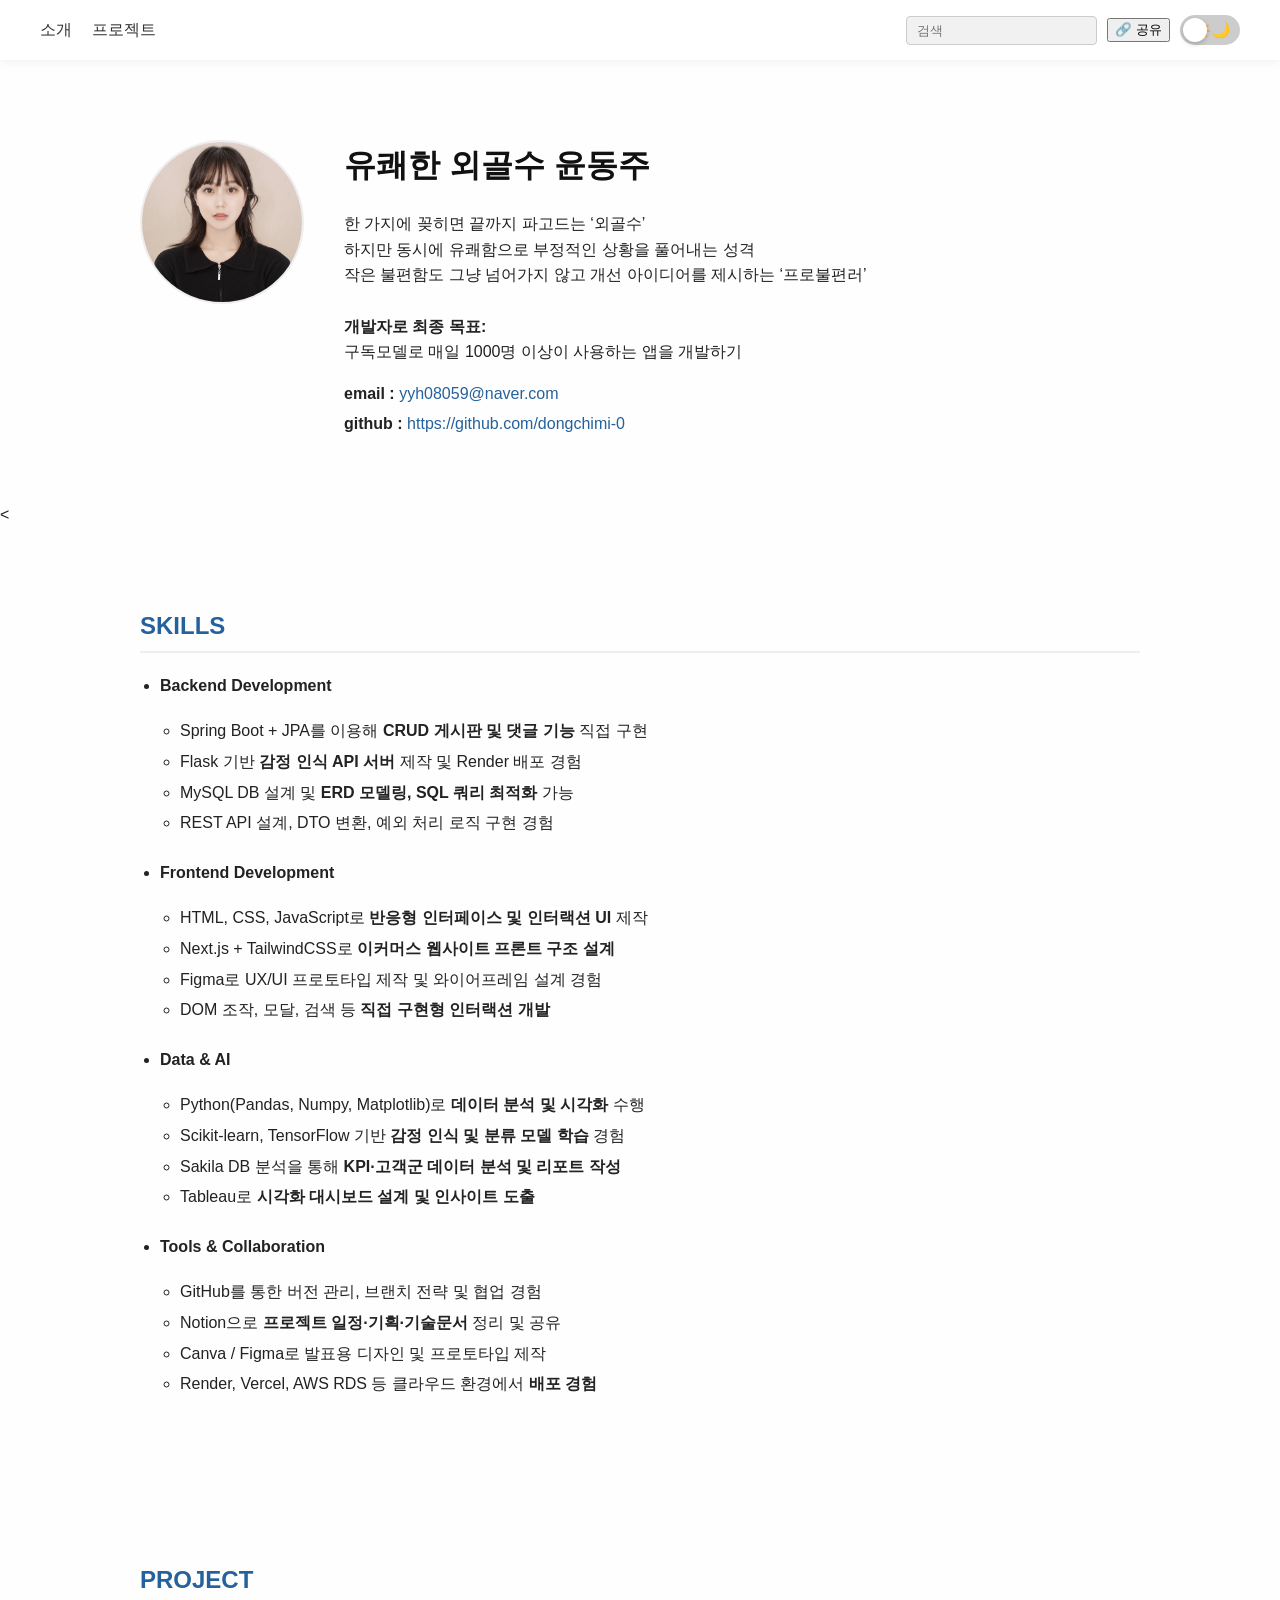
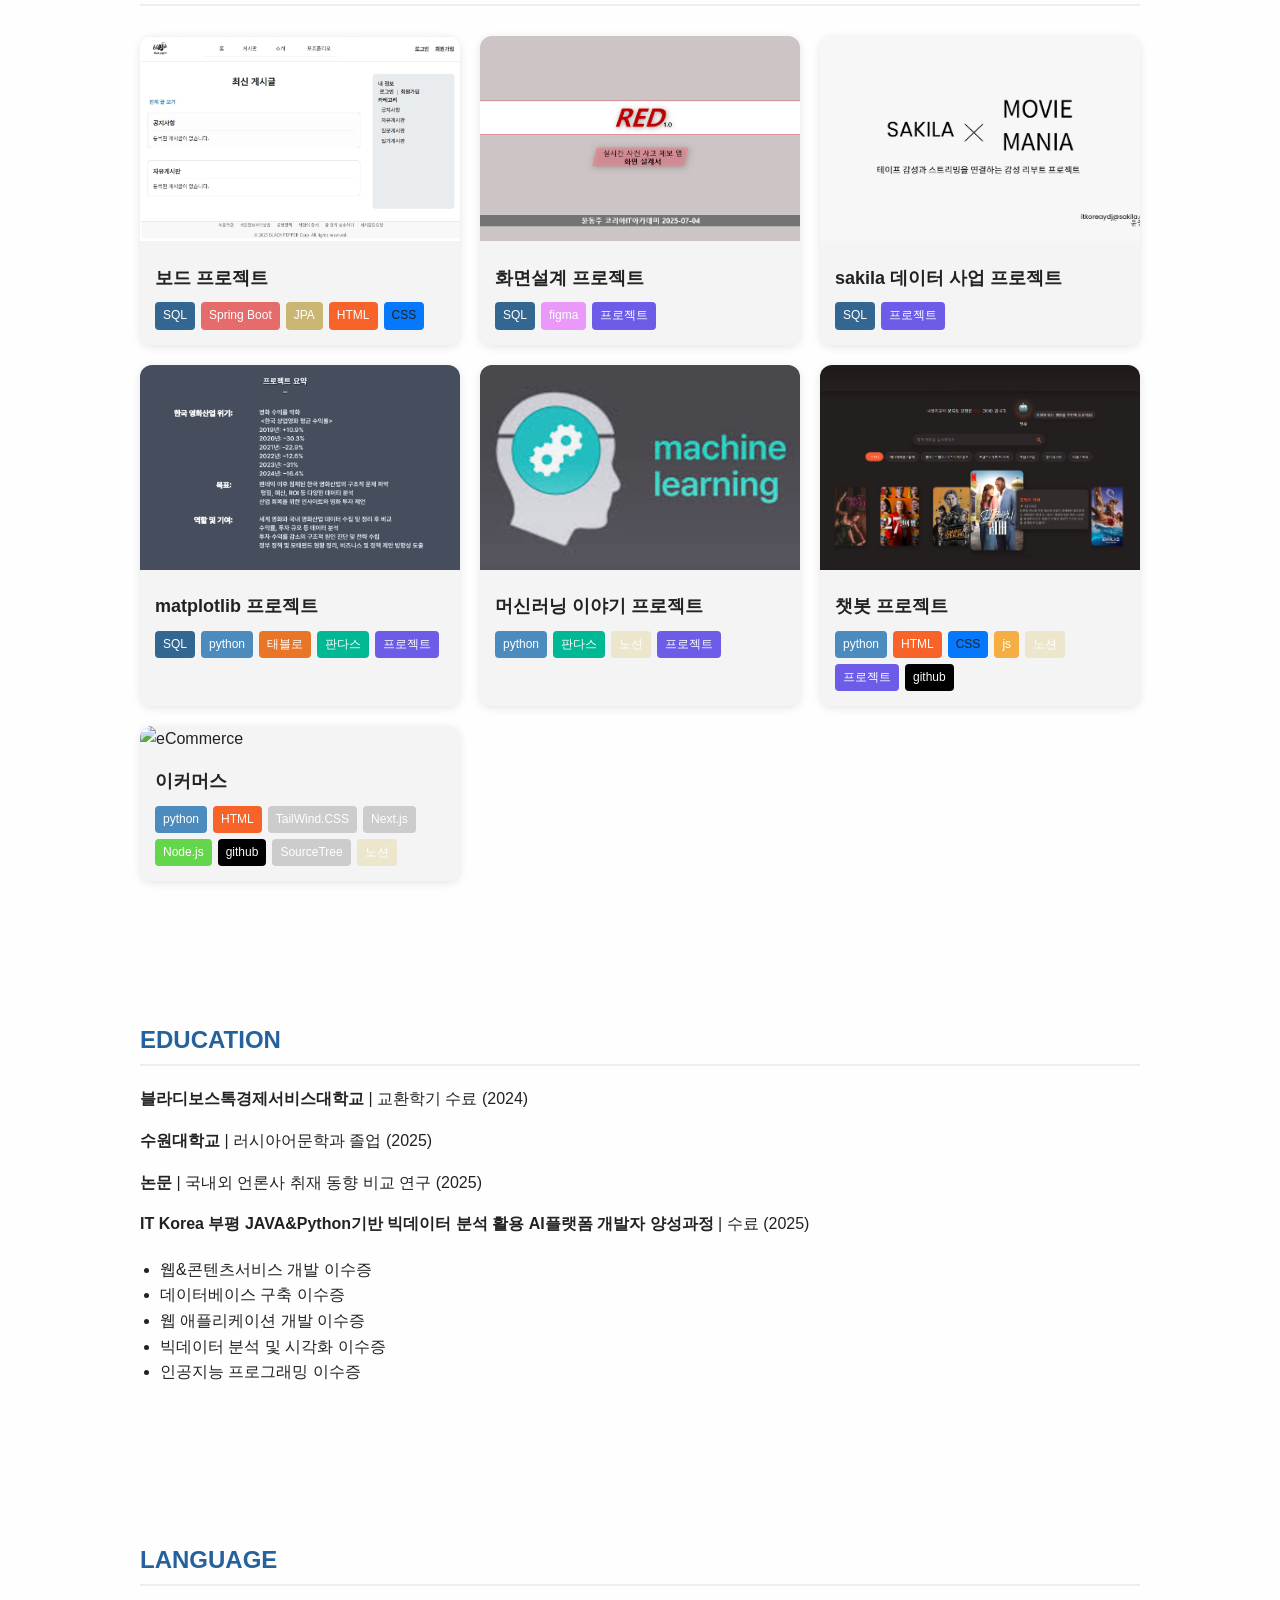
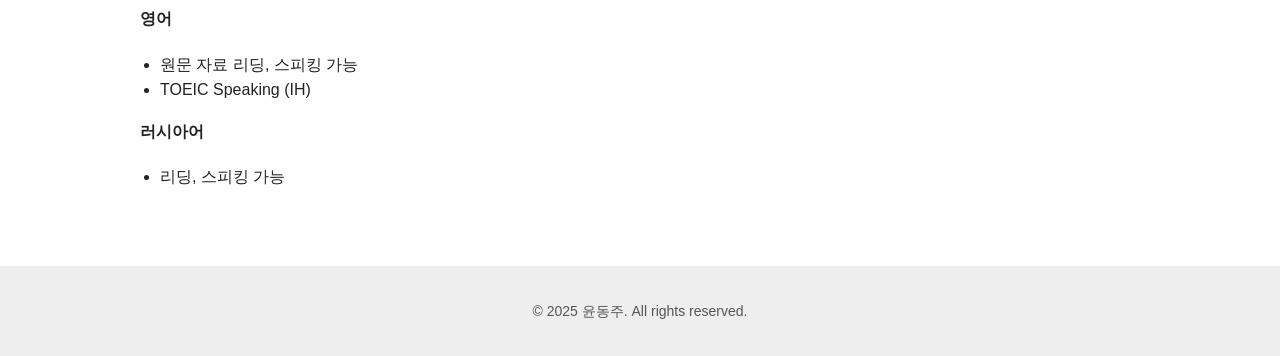
==== commit bc785d43: "태그 수정" ====
--- a/index.html
+++ b/index.html
@@ -49,7 +49,7 @@
 
 
     <!-- 소개 섹션 -->
-    <section id="about">
+    <section id="about" class="fade-in">
         <div class="profile-container">
             <img src="증명사진2.jpg" alt="프로필 사진" class="profile-img">
             <div class="profile-text">
@@ -73,7 +73,7 @@
 
 
      <!-- 스킬 섹션 -->
-    <<section id="skills">
+    <<section id="skills" class="fade-in">
     <h2>SKILLS</h2>
     <ul>
 
@@ -119,7 +119,7 @@
 
 
     <!-- 프로젝트 섹션 --> 
-    <section id="projects">
+    <section id="projects" class="fade-in">
     <h2>PROJECT</h2>
     <div class="projects-grid">
         <!-- <div class="project-card"
@@ -319,7 +319,7 @@
 
     
     <!-- 학력 섹션 -->
-    <section id="education">
+    <section id="education" class="fade-in">
         <h2>EDUCATION</h2>
         <p><strong>블라디보스톡경제서비스대학교</strong> | 교환학기 수료 (2024)</p>
         <p><strong>수원대학교</strong> | 러시아어문학과 졸업 (2025)</p>
@@ -335,7 +335,7 @@
     </section>
 
     <!-- 언어 섹션 -->
-    <section id="language">
+    <section id="language" class="fade-in">
         <h2>LANGUAGE</h2>
         <p><strong>영어</strong></p>
         <ul>
--- a/style.css
+++ b/style.css
@@ -215,6 +215,19 @@
     color: #88b0d1;
 }
 
+/* ===== 스크롤 등장 애니메이션 ===== */
+.fade-in {
+  opacity: 0;
+  transform: translateY(40px);
+  transition: opacity 0.8s ease, transform 0.8s ease;
+}
+
+.fade-in.visible {
+  opacity: 1;
+  transform: translateY(0);
+}
+
+
 /* ===== 소개 섹션 ===== */
 .profile-container {
     display: flex;
@@ -264,6 +277,7 @@
 #skills ul ul > li {
     margin-bottom: 5px; /* 하위 항목 간 간격 */
 }
+
 
 /* ===== 고급형 프로젝트 모달 ===== */
 #projectModal {
@@ -498,27 +512,32 @@
     gap: 20px;
     margin-top: 30px;
 }
-
 .project-card {
-    display: block;
-    background-color: #f4f4f4;
-    border-radius: 10px;
-    overflow: hidden;
-    box-shadow: 0 2px 10px rgba(0,0,0,0.1);
-    transition: transform 0.3s ease;
-    text-decoration: none;
-    color: inherit;
+  display: block;
+  background-color: #f4f4f4;
+  border-radius: 12px;
+  overflow: hidden;
+  box-shadow: 0 2px 10px rgba(0,0,0,0.1);
+  text-decoration: none;
+  color: inherit;
+  transform-style: preserve-3d;
+  perspective: 1000px;
+  transition: transform 0.3s ease, box-shadow 0.3s ease;
+  cursor: pointer;
 }
 
 .project-card:hover {
-    transform: translateY(-5px);
+  transform: rotateY(6deg) rotateX(4deg) scale(1.03);
+  box-shadow: 0 8px 20px rgba(0,0,0,0.15);
 }
 
 .project-card img {
-    width: 100%;
-    height: 205px;
-    object-fit: cover;
-}
+  width: 100%;
+  height: 205px;
+  object-fit: cover;
+  transition: transform 0.5s ease;
+}
+
 
 .project-card .card-body {
     padding: 15px;
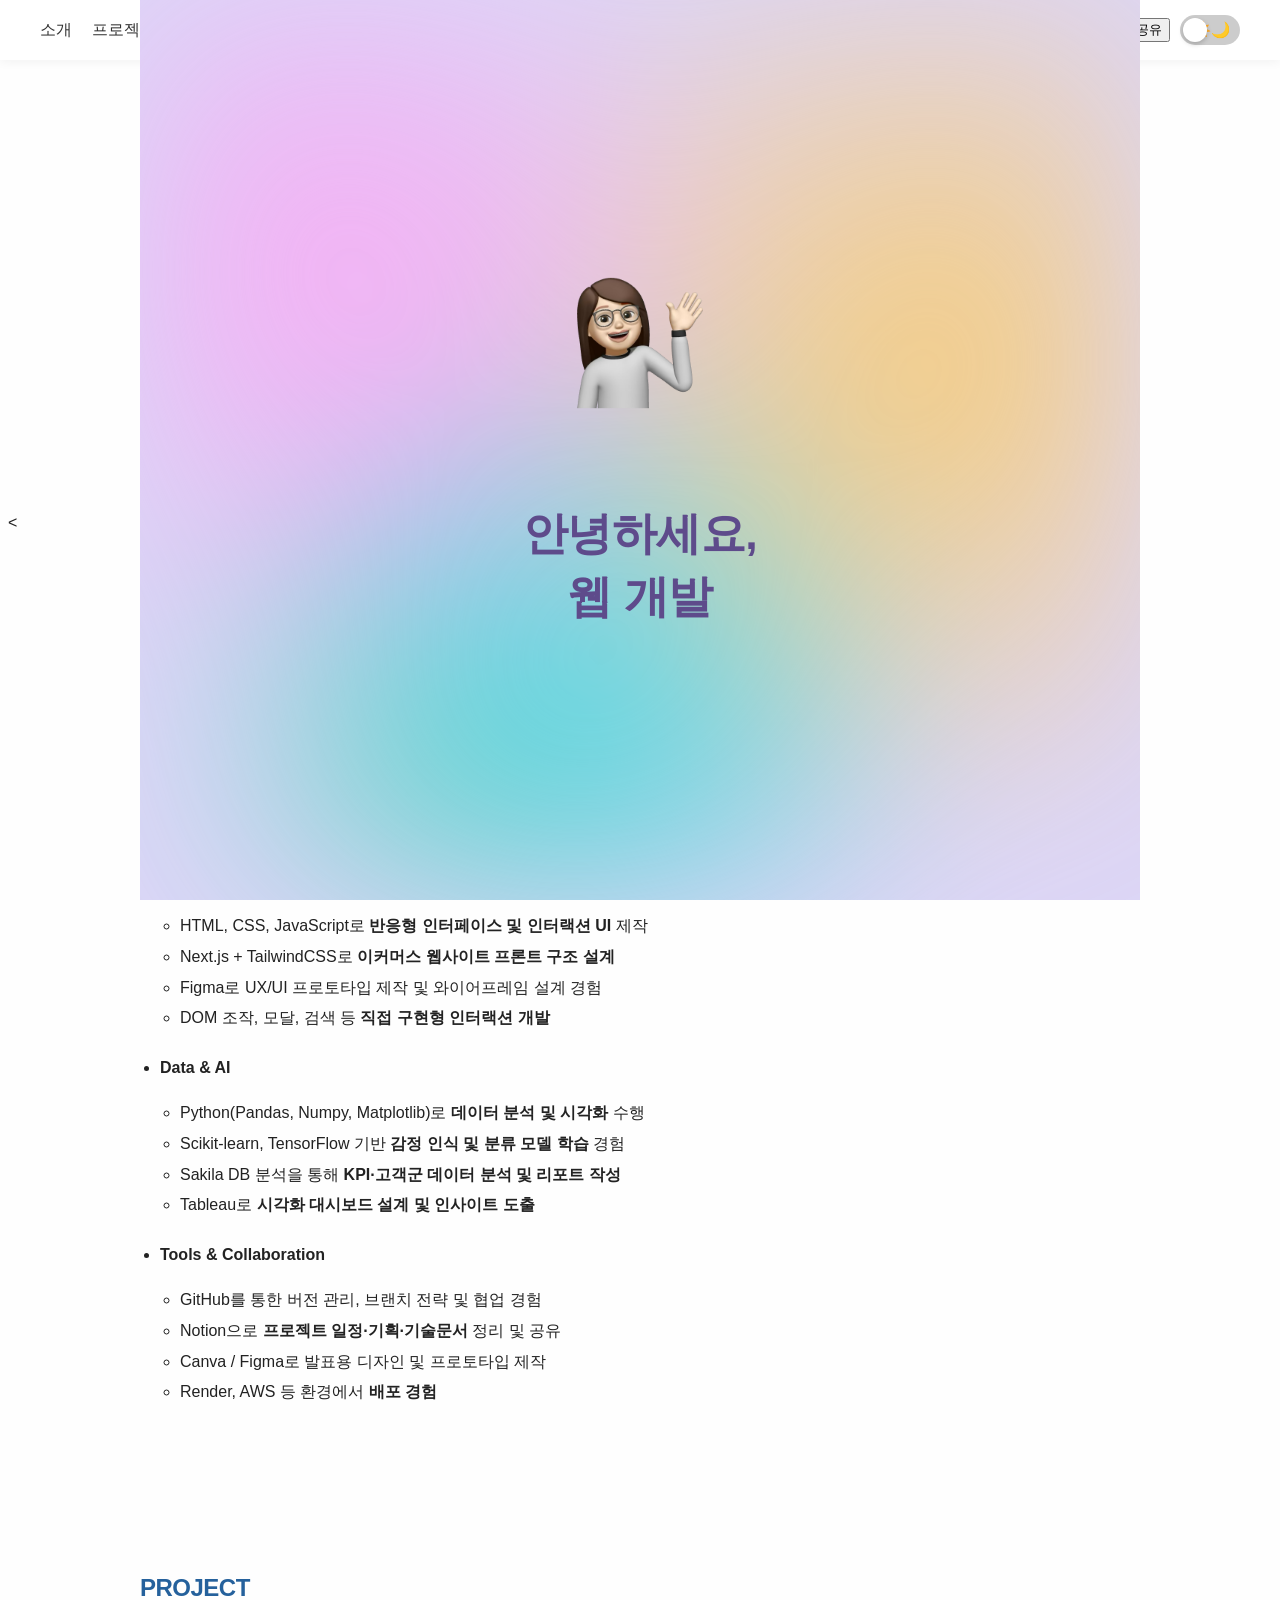
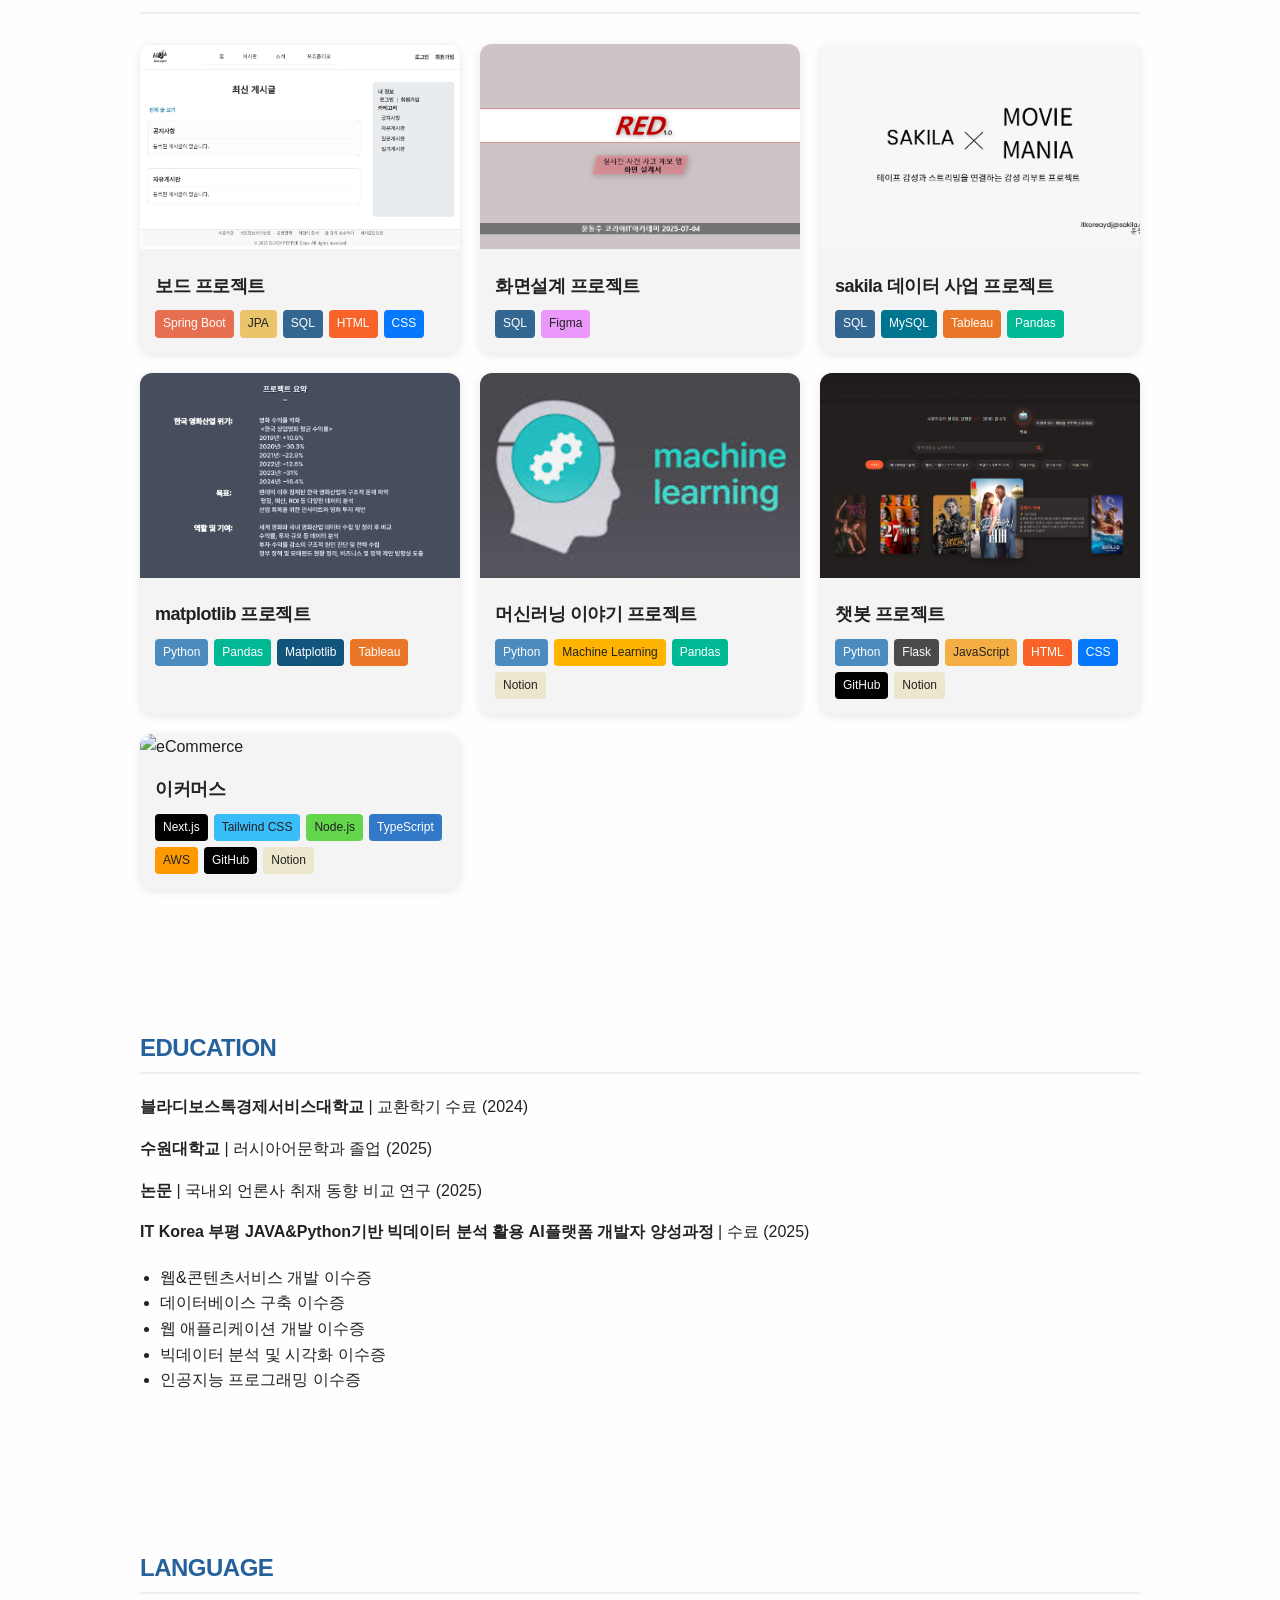
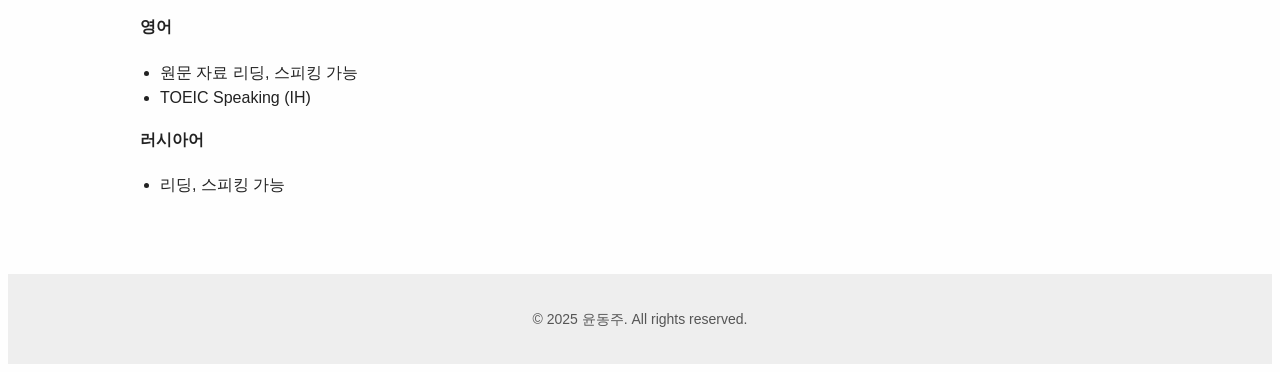
==== commit 344d0cc5: "hero" ====
--- a/index.html
+++ b/index.html
@@ -14,7 +14,17 @@
     <meta property="og:type" content="website">
 </head>
 <body class="light-mode">
+
     <div class="scroll-bar"></div>
+
+    <!-- Hero Section -->
+    <section id="hero">
+        <div class="hero-content">
+            <img id="heroImg" src="assets/macbook.png" alt="윤동주 맥북 이모지" class="hero-img">
+            <h1 id="typing-text"></h1>
+        </div>
+    </section>
+
     <header>
         <nav class="navbar">
             <ul class="menu-links">
@@ -109,7 +119,7 @@
             <li>GitHub를 통한 버전 관리, 브랜치 전략 및 협업 경험</li>
             <li>Notion으로 <b>프로젝트 일정·기획·기술문서</b> 정리 및 공유</li>
             <li>Canva / Figma로 발표용 디자인 및 프로토타입 제작</li>
-            <li>Render, Vercel, AWS RDS 등 클라우드 환경에서 <b>배포 경험</b></li>
+            <li>Render, AWS 등 환경에서 <b>배포 경험</b></li>
         </ul>
         </li>
 
@@ -145,11 +155,11 @@
             <div class="card-body">
                 <h3>보드 프로젝트</h3>
                 <div class="tags">
-                <span class="sql">SQL</span>
-                <span class="SB">Spring Boot</span>
-                <span class="JPA">JPA</span>
-                <span class="HTML">HTML</span>
-                <span class="CSS">CSS</span>
+                    <span class="SB">Spring Boot</span>
+                    <span class="JPA">JPA</span>
+                    <span class="sql">SQL</span>
+                    <span class="HTML">HTML</span>
+                    <span class="CSS">CSS</span>
                 </div>
             </div>
         </div>
@@ -170,8 +180,7 @@
                 <h3> 화면설계 프로젝트</h3>
                 <div class="tags">
                     <span class="sql">SQL</span>
-                    <span class="figma">figma</span>
-                    <span class="project">프로젝트</span>
+                    <span class="figma">Figma</span>
                 </div>
             </div>
         </div>
@@ -190,8 +199,11 @@
                 <h3>sakila 데이터 사업 프로젝트</h3>
                 <div class="tags">
                     <span class="sql">SQL</span>
-                    <span class="project">프로젝트</span>
-                </div>
+                    <span class="mysql">MySQL</span>
+                    <span class="tableau">Tableau</span>
+                    <span class="pandas">Pandas</span>
+                </div>
+
             </div>
         </div>
 
@@ -209,12 +221,12 @@
             <div class="card-body">
                 <h3>matplotlib 프로젝트</h3>
                 <div class="tags">
-                    <span class="sql">SQL</span>
-                    <span class="python">python</span>
-                    <span class="tableau">태블로</span>
-                    <span class="pandas">판다스</span>
-                    <span class="project">프로젝트</span>
-                </div>
+                    <span class="python">Python</span>
+                    <span class="pandas">Pandas</span>
+                    <span class="matplotlib">Matplotlib</span>
+                    <span class="tableau">Tableau</span>
+                </div>
+
             </div>
         </div>
 
@@ -232,11 +244,12 @@
             <div class="card-body">
                 <h3>머신러닝 이야기 프로젝트</h3>
                 <div class="tags">
-                    <span class="python">python</span>
-                    <span class="pandas">판다스</span>
-                    <span class="notion">노션</span>
-                    <span class="project">프로젝트</span>
-                </div>
+                    <span class="python">Python</span>
+                    <span class="ML">Machine Learning</span>
+                    <span class="pandas">Pandas</span>
+                    <span class="notion">Notion</span>
+                </div>
+
             </div>
         </div>
 
@@ -252,42 +265,43 @@
             <img src="assets/chatbot.png" alt=" 챗봇 프로젝트" >
             <div class="card-body">
                 <h3>챗봇 프로젝트</h3>
-                <div class="tags">
-                    <span class="python">python</span>
+               <div class="tags">
+                    <span class="python">Python</span>
+                    <span class="flask">Flask</span>
+                    <span class="js">JavaScript</span>
                     <span class="HTML">HTML</span>
                     <span class="CSS">CSS</span>
-                    <span class="js">js</span>
-                    <span class="notion">노션</span>
-                    <span class="project">프로젝트</span>
-                    <span class="git">github</span>
-                </div>
+                    <span class="git">GitHub</span>
+                    <span class="notion">Notion</span>
+                </div>
+
             </div>
         </div>
 
         
         <div class="project-card"
             data-title="이커머스 프로젝트"
-            data-desc="[진행 중] Next.js와 TailwindCSS를 이용해 반응형 쇼핑몰 웹사이트를 개발했습니다. 로그인, 검색, 상품 상세 페이지를 구현했습니다."
-            data-img=""
+            data-desc="[진행 중] Next.js와 TailwindCSS를 이용해 반응형 쇼핑몰 웹사이트를 개발중입니다. 로그인, 검색, 상품 상세 페이지를 구현헙나다."
+            data-img="assets/eCommerce.png"
             data-extra=""
             data-tags="Next.js,TailwindCSS,Node.js,GitHub,Notion"
             data-links='[
             {"text":"💻 GitHub","url":"https://github.com/dongchimi-0/Ecommerce_Project"},
             {"text":"🧭 Notion","url":""}
             ]'>
-            <img src="" alt="eCommerce" >
+            <img src="assets/eCommerce.png" alt="eCommerce" >
             <div class="card-body">
                 <h3>이커머스</h3>
                 <div class="tags">
-                    <span class="python">python</span>
-                    <span class="HTML">HTML</span>
-                    <span class="TWCSS">TailWind.CSS</span>
                     <span class="next">Next.js</span>
+                    <span class="TWCSS">Tailwind CSS</span>
                     <span class="node">Node.js</span>
-                    <span class="git">github</span>
-                    <span class="SourceTree">SourceTree</span>
-                    <span class="notion">노션</span>
-                </div>
+                    <span class="typescript">TypeScript</span>
+                    <span class="aws">AWS</span>
+                    <span class="git">GitHub</span>
+                    <span class="notion">Notion</span>
+                </div>
+
             </div>
         </div> 
     
--- a/style.css
+++ b/style.css
@@ -1,12 +1,16 @@
 /* ===== 전체 기본 설정 ===== */
 body {
-    font-family: 'Arial', sans-serif;
+    font-family: 'Pretendard', sans-serif;
     line-height: 1.6;
-    margin: 0;
-    padding-top: 80px;
+    padding-top: 80px; 
     transition: background-color 0.3s, color 0.3s;
     background-color: #fefefe;
     color: #222;
+}
+
+h1, h2, h3 {
+  font-weight: 700;
+  letter-spacing: -0.5px;
 }
 
 a {
@@ -565,21 +569,45 @@
 }
 
 /* 태그별 색상 */
-.tags .sql { background-color: #336791 !important; }
-.tags .SB { background-color: #e66b6b!important; }
-.tags .JPA { background-color: #cab673!important; }
-.tags .HTML { background-color: #f76328!important; }
-.tags .js { background-color: #f5ae43!important; }
-.tags .CSS { background-color: #0578fb !important; color: #222 !important; }
-.tags .python { background-color: #4B8BBE !important; }
-.tags .tableau { background-color: #e97627 !important; }
-.tags .project { background-color: #6c5ce7 !important; }
-.tags .pandas { background-color: #00b894 !important; }
-.tags .figma { background-color: #ea98fa !important; }
-.tags .notion { background-color: #ece6cc !important; }
-.tags .node { background-color: #63d64c !important; }
-.tags .render { background-color: #fc9bc3 !important; }
-.tags .git { background-color: #000000 !important; color: #faf8f8 !important;}
+/* ===== 포트폴리오 태그 색상 시스템 (통일형 버전) ===== */
+
+/* 백엔드 */
+.tags .SB { background-color: #e76f51 !important; color: #fff !important; }
+.tags .JPA { background-color: #e9c46a !important; color: #222 !important; }
+.tags .java { background-color: #d46a6a !important; color: #fff !important; }
+.tags .node { background-color: #63d64c !important; color: #222 !important; }
+.tags .flask { background-color: #4a4a4a !important; color: #fff !important; }
+.tags .api { background-color: #2ecc71 !important; color: #fff !important; }
+.tags .mysql { background-color: #00758f !important; color: #fff !important; }
+
+/* 프론트엔드 */
+.tags .HTML { background-color: #f76328 !important; color: #fff !important; }
+.tags .CSS { background-color: #0578fb !important; color: #fff !important; }
+.tags .js { background-color: #f5ae43 !important; color: #222 !important; }
+.tags .typescript { background-color: #3178c6 !important; color: #fff !important; }
+.tags .react { background-color: #61dafb !important; color: #222 !important; }
+.tags .next { background-color: #000000 !important; color: #fff !important; }
+.tags .TWCSS { background-color: #38bdf8 !important; color: #222 !important; }
+
+/* 데이터 & AI */
+.tags .python { background-color: #4B8BBE !important; color: #fff !important; }
+.tags .pandas { background-color: #00b894 !important; color: #fff !important; }
+.tags .matplotlib { background-color: #11557c !important; color: #fff !important; }
+.tags .tableau { background-color: #e97627 !important; color: #fff !important; }
+.tags .ML { background-color: #ffb400 !important; color: #222 !important; }
+.tags .sql { background-color: #336791 !important; color: #fff !important; }
+
+/* 디자인 & 기획 */
+.tags .figma { background-color: #ea98fa !important; color: #222 !important; }
+.tags .notion { background-color: #ece6cc !important; color: #222 !important; }
+.tags .project { background-color: #6c5ce7 !important; color: #fff !important; }
+
+/* 배포 & 협업 */
+.tags .git { background-color: #000000 !important; color: #faf8f8 !important; }
+.tags .SourceTree { background-color: #2684ff !important; color: #fff !important; }
+.tags .render { background-color: #fc9bc3 !important; color: #222 !important; }
+.tags .aws { background-color: #ff9900 !important; color: #222 !important; }
+
 
 
 
@@ -593,3 +621,110 @@
     color: #f0f0f0;
 }
 
+/* ===== Hero Section ===== */
+#hero {
+  position: fixed;
+  inset: 0;
+  width: 100%;
+  min-height: 100vh;
+  display: flex;
+  justify-content: center;
+  align-items: center;
+  flex-direction: column;
+  text-align: center;
+  color: #fff;
+  z-index: 9999; 
+  overflow: hidden;
+  background: #dcd6f7; /* 부드러운 라벤더 기본 톤 */
+  padding: 5vh 5vw;
+  box-sizing: border-box;
+}
+
+html, body {
+  overflow-x: hidden; /* 좌우 스크롤 제거 */
+}
+
+/* ===== 흐르는 부드러운 색감 레이어 ===== */
+#hero::before {
+  content: "";
+  position: absolute;
+  inset: 0;
+  background:
+    radial-gradient(circle at 20% 30%, #ff9ff3 0%, transparent 40%),
+    radial-gradient(circle at 80% 40%, #feca57 0%, transparent 50%),
+    radial-gradient(circle at 50% 70%, #48dbfb 0%, transparent 40%),
+    radial-gradient(circle at 40% 80%, #1dd1a1 0%, transparent 40%);
+  filter: blur(90px);
+  opacity: 0.8;
+  animation: colorFlow 12s ease-in-out infinite alternate;
+  z-index: 0;
+}
+
+/* ===== 색상 이동 애니메이션 ===== */
+@keyframes colorFlow {
+  0%   { transform: scale(1) translate(0, 0); }
+  50%  { transform: scale(1.15) translate(15px, -10px); }
+  100% { transform: scale(1) translate(0, 0); }
+}
+
+/* ===== Hero 콘텐츠 ===== */
+.hero-content {
+  position: relative;
+  z-index: 2;
+  display: flex;
+  flex-direction: column;
+  align-items: center;
+  gap: 2rem;
+  max-width: 90%;
+}
+
+.hero-img {
+  width: clamp(100px, 20vw, 180px);
+  height: auto;
+  animation: floatImg 3s ease-in-out infinite alternate;
+}
+
+@keyframes floatImg {
+  0% { transform: translateY(0); }
+  100% { transform: translateY(-15px); }
+}
+
+/* ===== 타이핑 텍스트 ===== */
+.hero-content h1 {
+  font-size: clamp(1.8rem, 5vw, 2.8rem);
+  font-weight: 700;
+  color: #5e4b8b;
+  white-space: pre-line;
+  line-height: 1.4;
+  word-break: keep-all;
+}
+
+/* ===== Hero 퇴장 애니메이션 ===== */
+
+.hero-exit {
+  animation: heroExit 1.5s ease forwards;
+  pointer-events: none; /* 클릭 방해 방지 */
+}
+@keyframes heroExit {
+  0%   { opacity: 1; transform: translateY(0); }
+  100% { opacity: 0; transform: translateY(-50px); }
+}
+
+/* ===== 모바일 대응 ===== */
+@media (max-width: 480px) {
+  #hero {
+    padding: 8vh 6vw;
+  }
+
+  .hero-content {
+    gap: 1.5rem;
+  }
+
+  .hero-img {
+    width: 120px;
+  }
+
+  .hero-content h1 {
+    font-size: 1.8rem;
+  }
+}
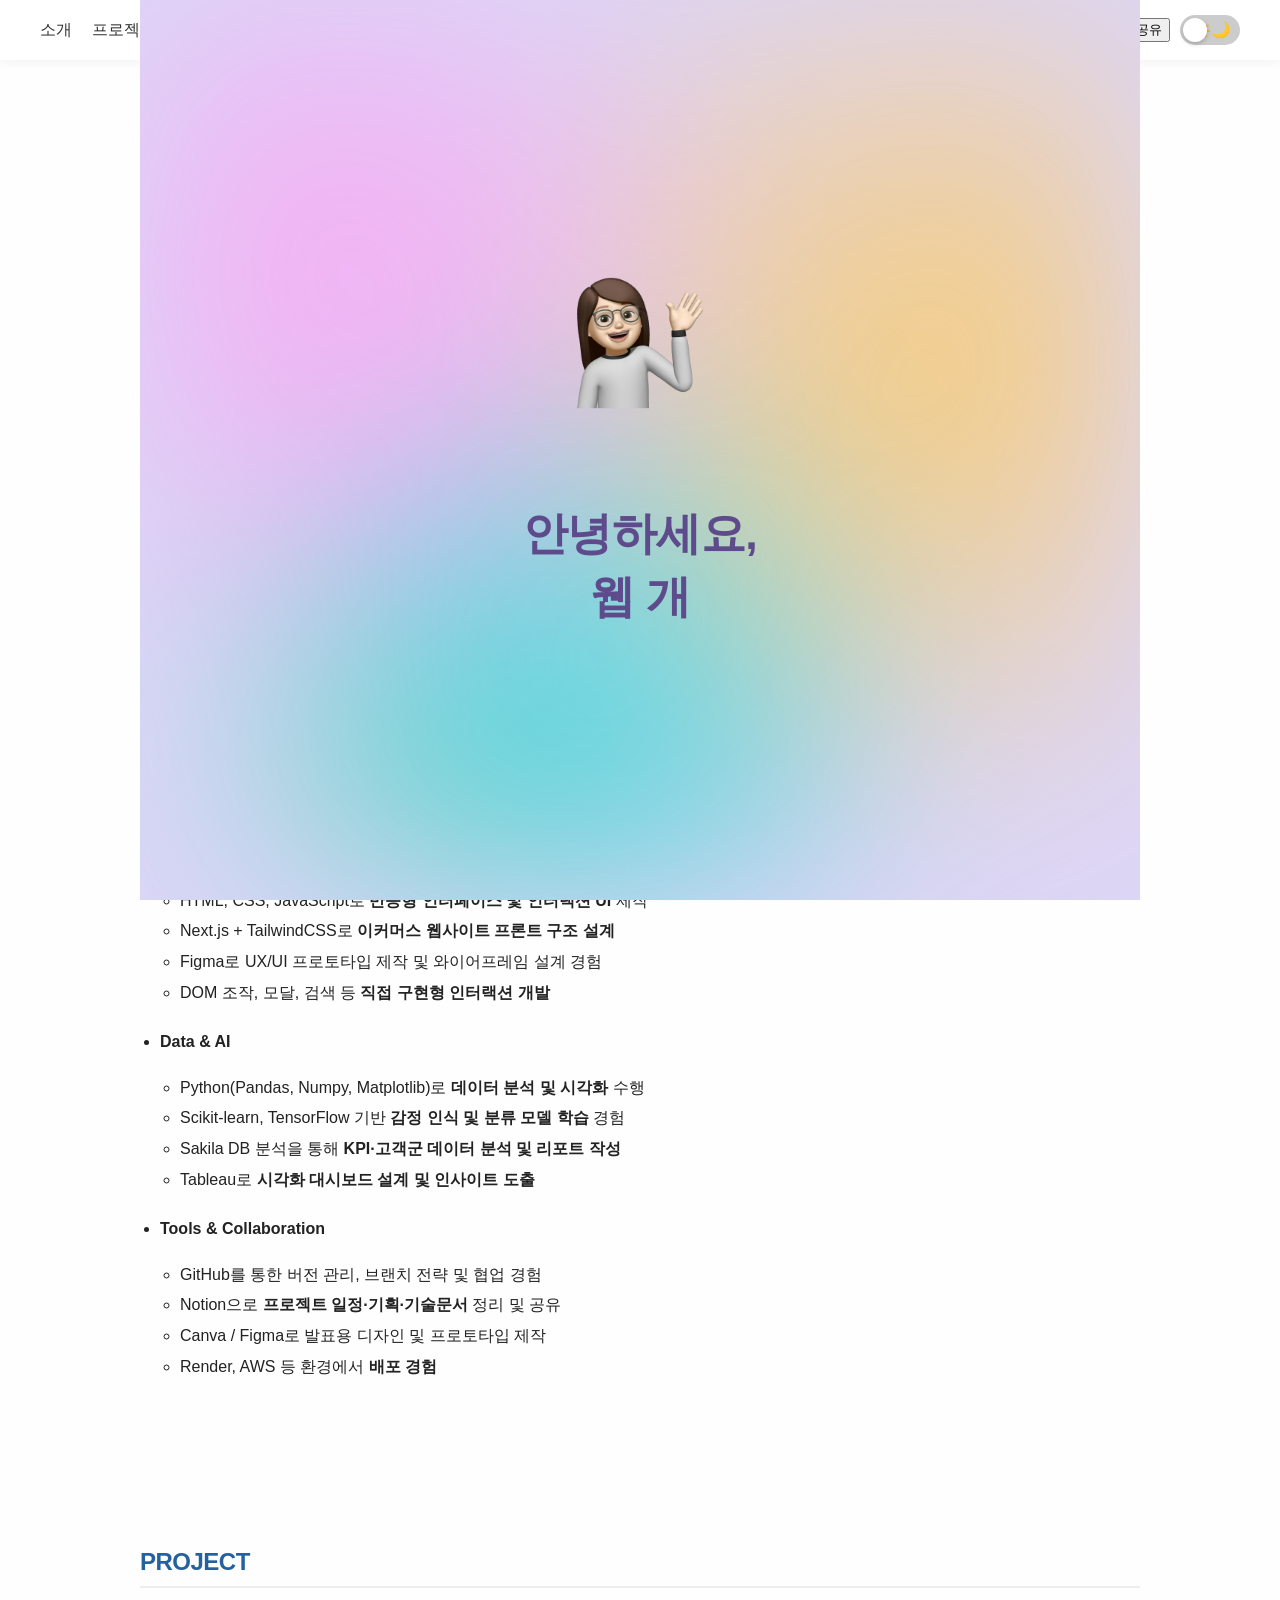
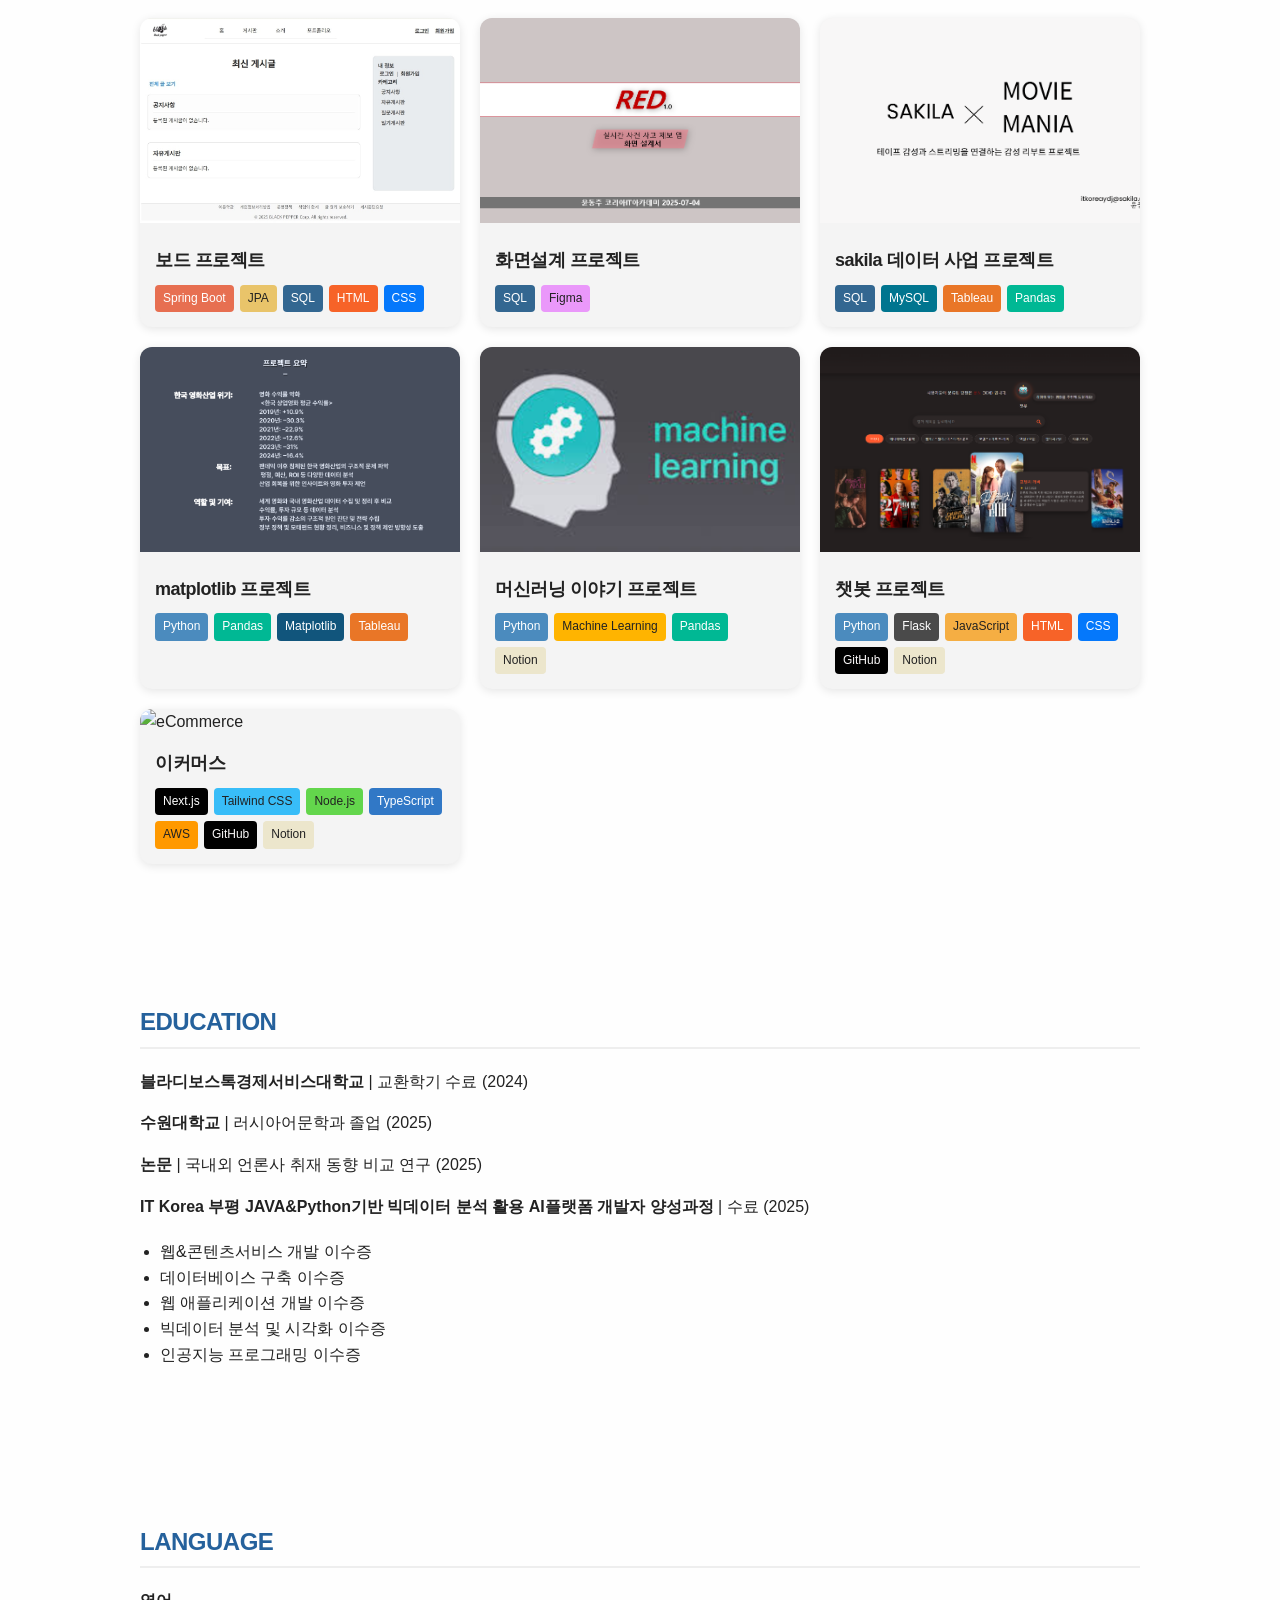
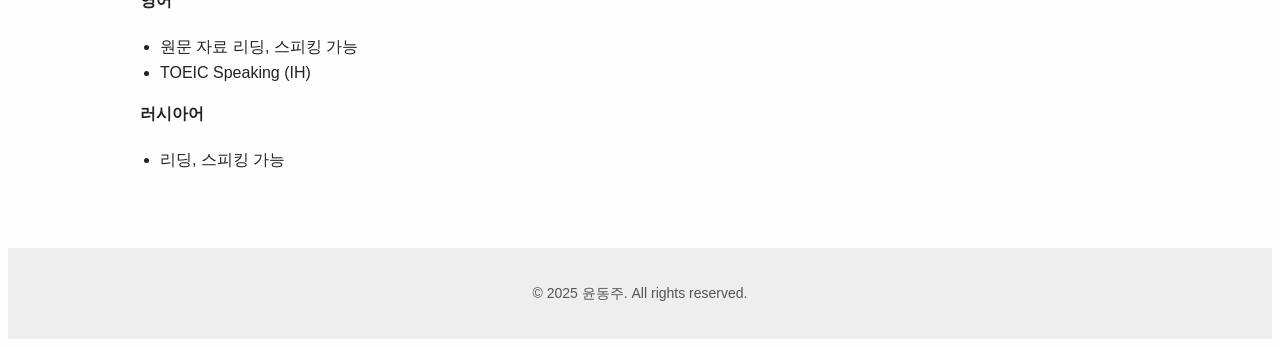
==== commit 622f39f4: "1108end" ====
--- a/index.html
+++ b/index.html
@@ -83,7 +83,7 @@
 
 
      <!-- 스킬 섹션 -->
-    <<section id="skills" class="fade-in">
+    <section id="skills" class="fade-in">
     <h2>SKILLS</h2>
     <ul>
 
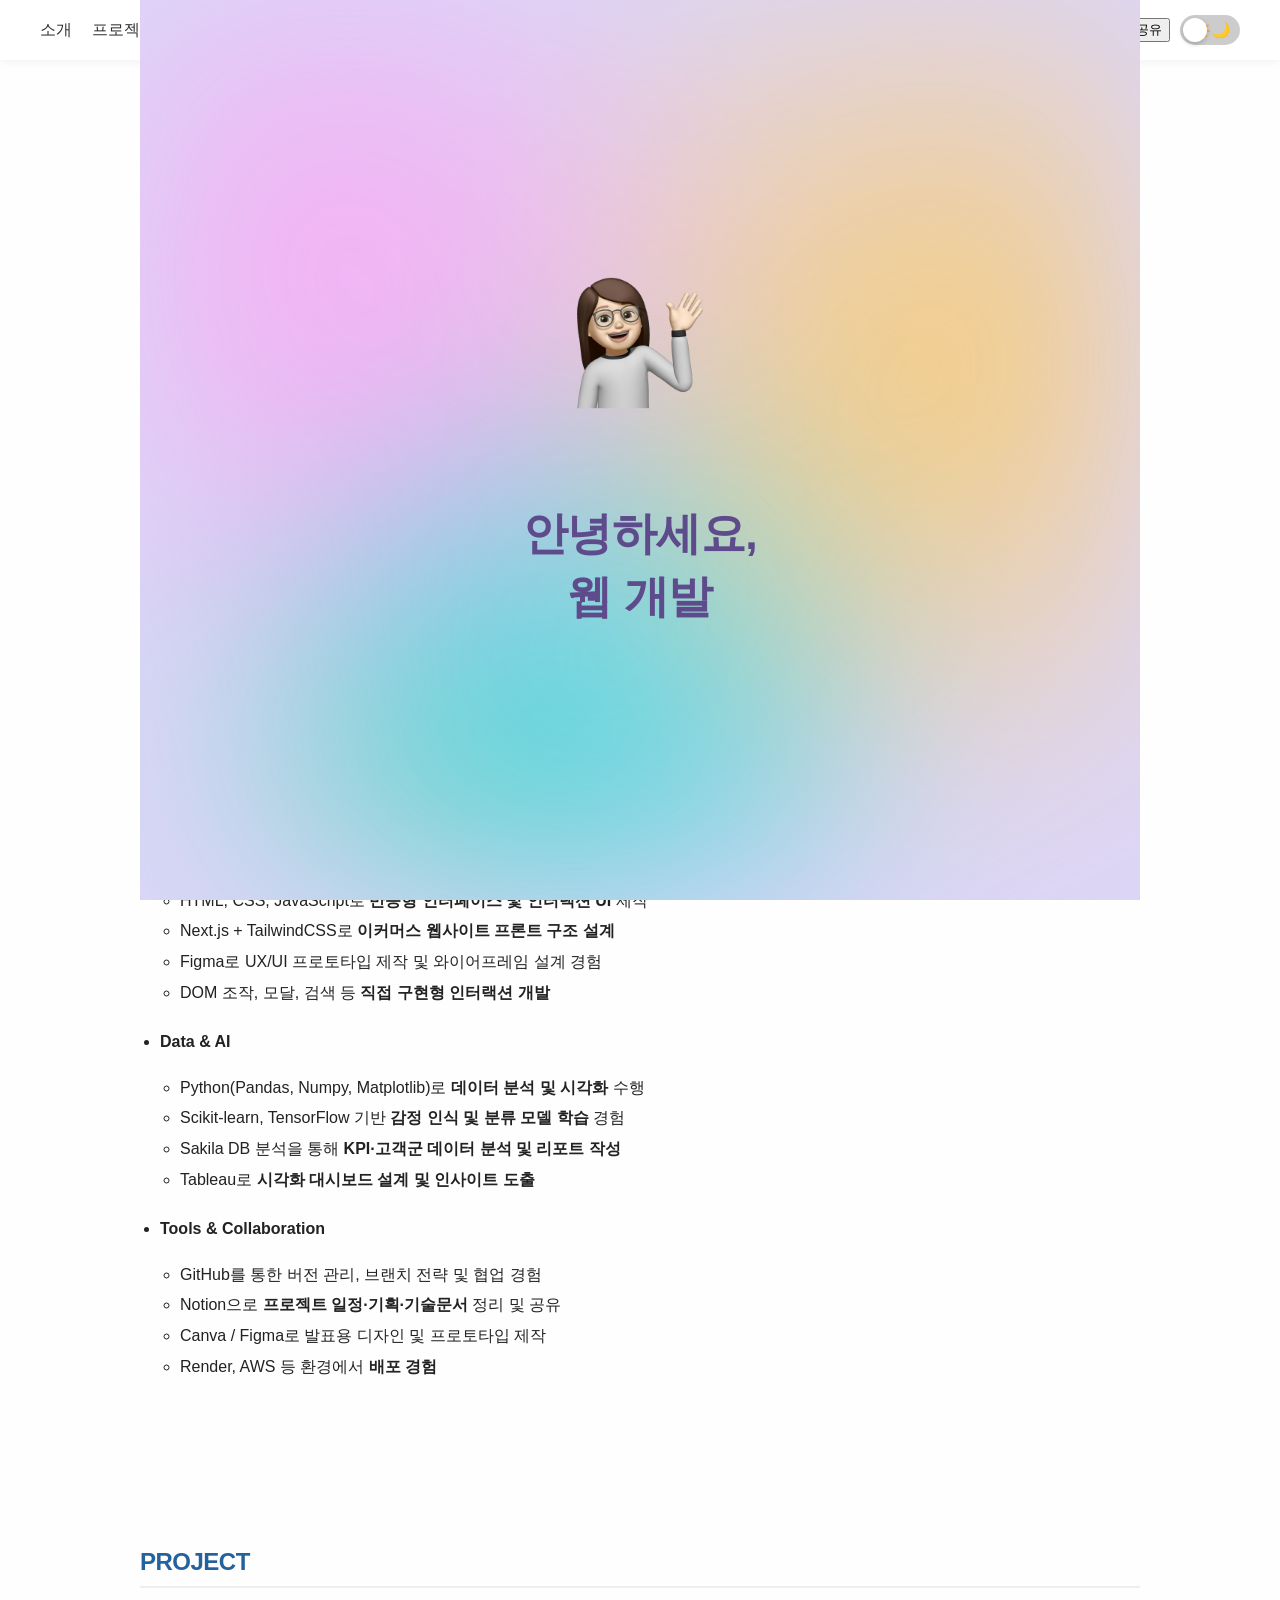
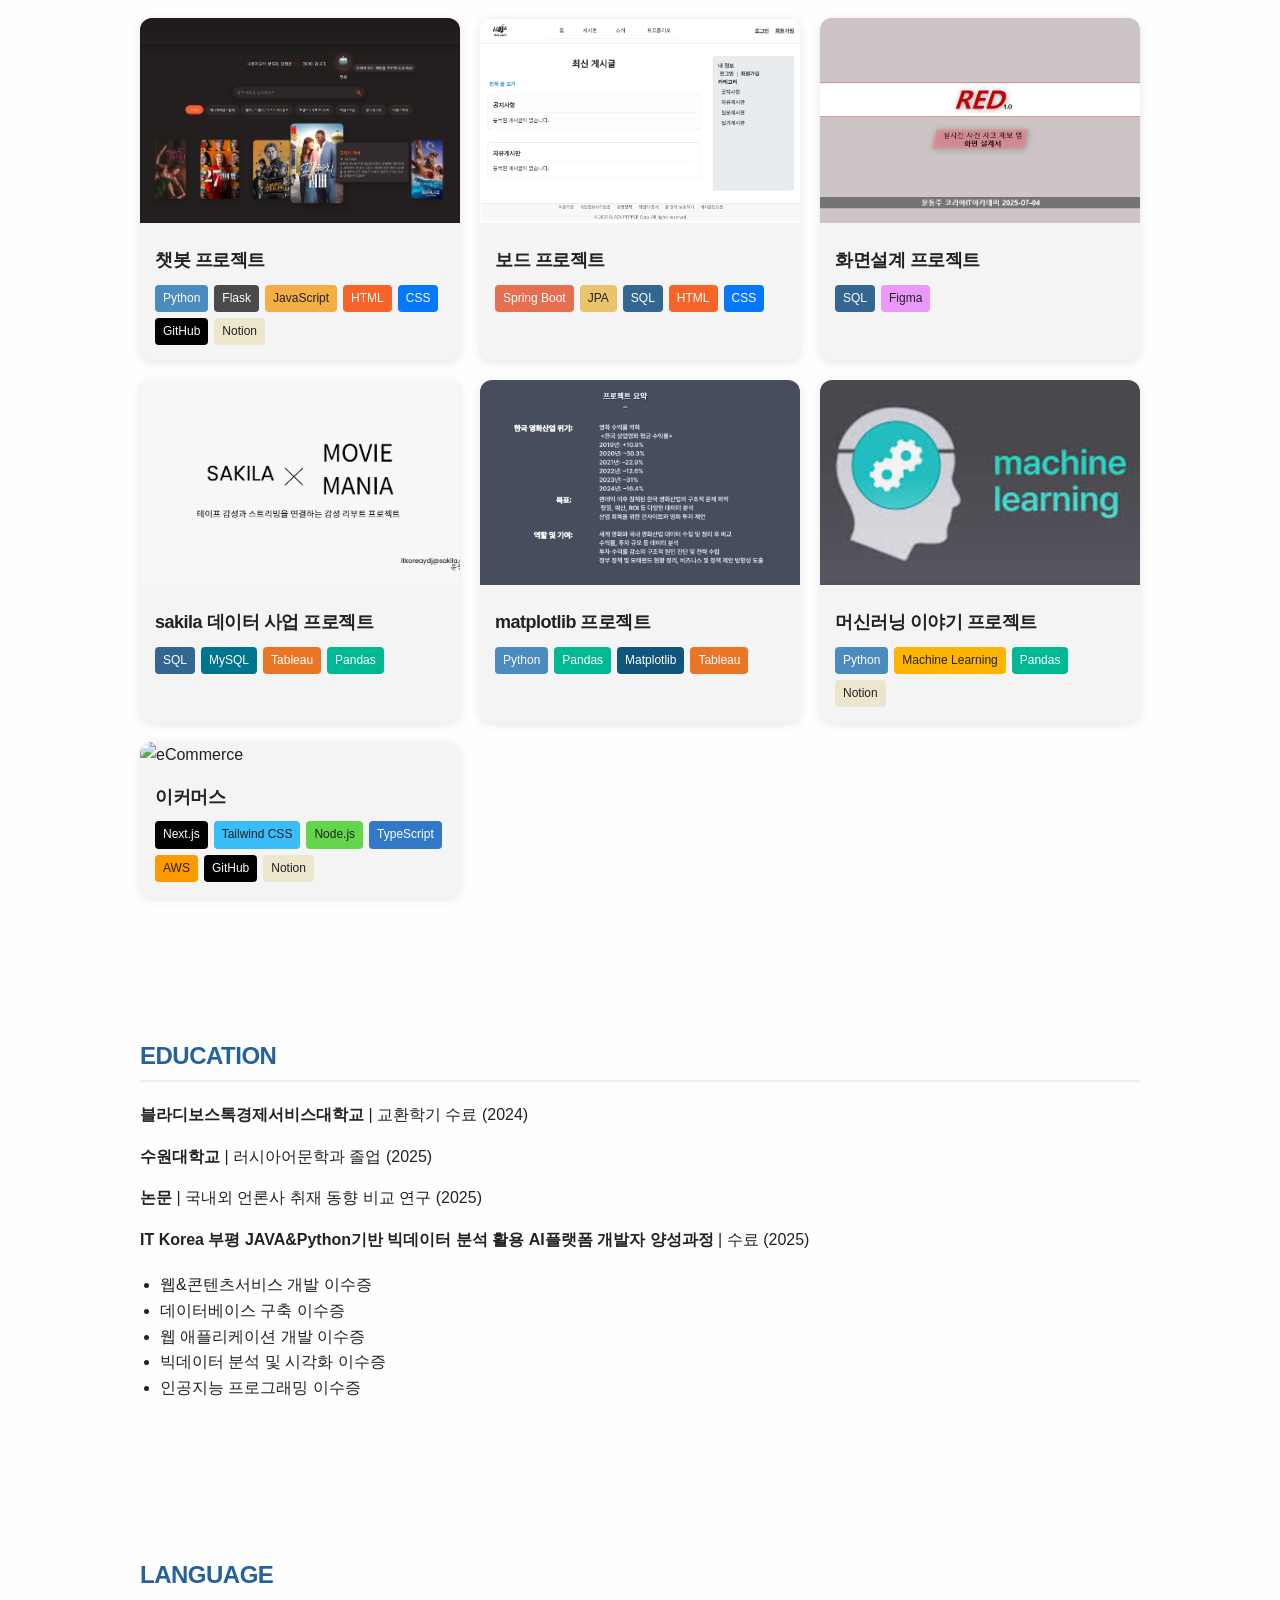
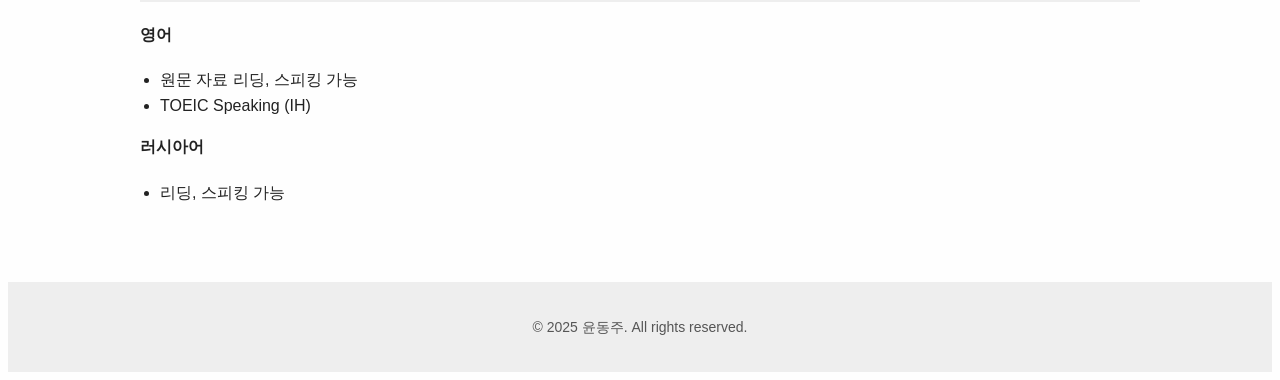
==== commit abd003ee: "프로젝트 순서 수정" ====
--- a/index.html
+++ b/index.html
@@ -131,127 +131,8 @@
     <!-- 프로젝트 섹션 --> 
     <section id="projects" class="fade-in">
     <h2>PROJECT</h2>
+
     <div class="projects-grid">
-        <!-- <div class="project-card"
-            data-title="보드 프로젝트"
-            data-desc="Spring Boot와 JPA를 활용해 CRUD 게시판을 구현한 개인 프로젝트입니다. 로그인, 댓글, 이미지 업로드 기능 포함."
-            data-img="assets/board.jpg"
-            data-extra=""
-            data-tags="Spring Boot,JPA,SQL,HTML,CSS"
-            data-links='[
-                {"text":"🔗 Demo","url":"https://firstnewboard.onrender.com"},
-                {"text":"💻 GitHub","url":"https://github.com/dongchimi-0/newboard"}
-            ]'> -->
-        <div class="project-card"
-            data-title="보드 프로젝트"
-            data-desc="Spring Boot와 JPA를 활용한 CRUD 게시판입니다. 현재 점검 중입니다 ⚠️"
-            data-img="assets/board.jpg"
-            data-tags="Spring Boot,JPA,SQL,HTML,CSS"
-            data-links='[
-                {"text":"⚠️ 점검 중","url":"#"}
-            ]'
-            data-status="⚠️ 점검 중">
-            <img src="assets/board.jpg" alt="보드 프로젝트">
-            <div class="card-body">
-                <h3>보드 프로젝트</h3>
-                <div class="tags">
-                    <span class="SB">Spring Boot</span>
-                    <span class="JPA">JPA</span>
-                    <span class="sql">SQL</span>
-                    <span class="HTML">HTML</span>
-                    <span class="CSS">CSS</span>
-                </div>
-            </div>
-        </div>
-
-        
-        <div class="project-card"
-            data-title="화면설계 프로젝트"
-            data-desc="Figma를 활용해 서비스 화면 구조와 사용자 흐름을 설계했습니다."
-            data-img="assets/Wireframe.png"
-            data-extra=""
-            data-tags="Figma,UI/UX,Design"
-            data-links='[
-                {"text":"📄 PDF","url":"assets/wireFrame.pdf"}
-            ]'>
-
-            <img src="assets/Wireframe.png" alt="화면설계 프로젝트">
-            <div class="card-body">
-                <h3> 화면설계 프로젝트</h3>
-                <div class="tags">
-                    <span class="sql">SQL</span>
-                    <span class="figma">Figma</span>
-                </div>
-            </div>
-        </div>
-
-        <div class="project-card"
-            data-title="Sakila 데이터 분석 프로젝트"
-            data-desc="MySQL의 Sakila 샘플 DB를 활용해 대여·고객 데이터를 분석했습니다. 주요 KPI와 고객군별 패턴을 SQL로 도출했습니다."
-            data-img="assets/skila.png"
-            data-extra="assets/facemuse_ui.png,assets/facemuse_chart.png,assets/facemuse_code.png"
-            data-tags="SQL,Data Analysis"
-            data-links='[
-            {"text":"📄 PDF","url":"assets/sql.pdf"}
-            ]'>
-            <img src="assets/skila.png" alt="DB 프로젝트">
-            <div class="card-body">
-                <h3>sakila 데이터 사업 프로젝트</h3>
-                <div class="tags">
-                    <span class="sql">SQL</span>
-                    <span class="mysql">MySQL</span>
-                    <span class="tableau">Tableau</span>
-                    <span class="pandas">Pandas</span>
-                </div>
-
-            </div>
-        </div>
-
-        <div class="project-card"
-            data-title="Matplotlib 데이터 시각화 프로젝트"
-            data-desc="Python의 Matplotlib과 Pandas를 활용해 영화 데이터를 시각화하고 Tableau로 추가 인사이트를 시각화했습니다."
-            data-img="assets/movieppt.png"
-            data-extra="assets/facemuse_ui.png,assets/facemuse_chart.png,assets/facemuse_code.png"
-            data-tags="Python,Pandas,Matplotlib,Tableau"
-            data-links='[
-            {"text":"📄 PDF","url":"assets/dataAnalysis.pdf"}
-            ]'>
-
-            <img src="assets/movieppt.png" alt=" matplotlib 프로젝트">
-            <div class="card-body">
-                <h3>matplotlib 프로젝트</h3>
-                <div class="tags">
-                    <span class="python">Python</span>
-                    <span class="pandas">Pandas</span>
-                    <span class="matplotlib">Matplotlib</span>
-                    <span class="tableau">Tableau</span>
-                </div>
-
-            </div>
-        </div>
-
-        <div class="project-card"
-            data-title="머신러닝 이야기 프로젝트"
-            data-desc="Python 기반 머신러닝 개념을 정리하고 시각화 예시를 구성한 학습형 프로젝트입니다. Notion으로 정리하여 공유했습니다."
-            data-img="assets/ML.png"
-            data-extra="assets/facemuse_ui.png,assets/facemuse_chart.png,assets/facemuse_code.png"
-            data-tags="Python,Machine Learning,Notion"
-            data-links='[
-            {"text":"🧭 Notion","url":"https://plump-shock-691.notion.site/27dc5d89d9098016b234c64b12a0602f"}
-            ]'>
-
-            <img src="assets/ML.png" alt=" 머신러닝 이야기 프로젝트" >
-            <div class="card-body">
-                <h3>머신러닝 이야기 프로젝트</h3>
-                <div class="tags">
-                    <span class="python">Python</span>
-                    <span class="ML">Machine Learning</span>
-                    <span class="pandas">Pandas</span>
-                    <span class="notion">Notion</span>
-                </div>
-
-            </div>
-        </div>
 
         <div class="project-card"
             data-title="감정 기반 영화 추천 챗봇"
@@ -278,6 +159,128 @@
             </div>
         </div>
 
+
+        <!-- <div class="project-card"
+            data-title="보드 프로젝트"
+            data-desc="Spring Boot와 JPA를 활용해 CRUD 게시판을 구현한 개인 프로젝트입니다. 로그인, 댓글, 이미지 업로드 기능 포함."
+            data-img="assets/board.jpg"
+            data-extra=""
+            data-tags="Spring Boot,JPA,SQL,HTML,CSS"
+            data-links='[
+                {"text":"🔗 Demo","url":"https://firstnewboard.onrender.com"},
+                {"text":"💻 GitHub","url":"https://github.com/dongchimi-0/newboard"}
+            ]'> -->
+        <div class="project-card"
+            data-title="보드 프로젝트"
+            data-desc="Spring Boot와 JPA를 활용한 CRUD 게시판입니다. 현재 점검 중입니다 ⚠️"
+            data-img="assets/board.jpg"
+            data-tags="Spring Boot,JPA,SQL,HTML,CSS"
+            data-links='[
+                {"text":"⚠️ 점검 중","url":"#"}
+            ]'
+            data-status="⚠️ 점검 중">
+            <img src="assets/board.jpg" alt="보드 프로젝트">
+            <div class="card-body">
+                <h3>보드 프로젝트</h3>
+                <div class="tags">
+                    <span class="SB">Spring Boot</span>
+                    <span class="JPA">JPA</span>
+                    <span class="sql">SQL</span>
+                    <span class="HTML">HTML</span>
+                    <span class="CSS">CSS</span>
+                </div>
+            </div>
+        </div>
+
+        
+        <div class="project-card"
+            data-title="화면설계 프로젝트"
+            data-desc="Figma를 활용해 서비스 화면 구조와 사용자 흐름을 설계했습니다."
+            data-img="assets/Wireframe.png"
+            data-extra=""
+            data-tags="Figma,UI/UX,Design"
+            data-links='[
+                {"text":"📄 PDF","url":"assets/wireFrame.pdf"}
+            ]'>
+
+            <img src="assets/Wireframe.png" alt="화면설계 프로젝트">
+            <div class="card-body">
+                <h3> 화면설계 프로젝트</h3>
+                <div class="tags">
+                    <span class="sql">SQL</span>
+                    <span class="figma">Figma</span>
+                </div>
+            </div>
+        </div>
+
+        <div class="project-card"
+            data-title="Sakila 데이터 분석 프로젝트"
+            data-desc="MySQL의 Sakila 샘플 DB를 활용해 대여·고객 데이터를 분석했습니다. 주요 KPI와 고객군별 패턴을 SQL로 도출했습니다."
+            data-img="assets/skila.png"
+            data-extra="assets/facemuse_ui.png,assets/facemuse_chart.png,assets/facemuse_code.png"
+            data-tags="SQL,Data Analysis"
+            data-links='[
+            {"text":"📄 PDF","url":"assets/sql.pdf"}
+            ]'>
+            <img src="assets/skila.png" alt="DB 프로젝트">
+            <div class="card-body">
+                <h3>sakila 데이터 사업 프로젝트</h3>
+                <div class="tags">
+                    <span class="sql">SQL</span>
+                    <span class="mysql">MySQL</span>
+                    <span class="tableau">Tableau</span>
+                    <span class="pandas">Pandas</span>
+                </div>
+
+            </div>
+        </div>
+
+        <div class="project-card"
+            data-title="Matplotlib 데이터 시각화 프로젝트"
+            data-desc="Python의 Matplotlib과 Pandas를 활용해 영화 데이터를 시각화하고 Tableau로 추가 인사이트를 시각화했습니다."
+            data-img="assets/movieppt.png"
+            data-extra="assets/facemuse_ui.png,assets/facemuse_chart.png,assets/facemuse_code.png"
+            data-tags="Python,Pandas,Matplotlib,Tableau"
+            data-links='[
+            {"text":"📄 PDF","url":"assets/dataAnalysis.pdf"}
+            ]'>
+
+            <img src="assets/movieppt.png" alt=" matplotlib 프로젝트">
+            <div class="card-body">
+                <h3>matplotlib 프로젝트</h3>
+                <div class="tags">
+                    <span class="python">Python</span>
+                    <span class="pandas">Pandas</span>
+                    <span class="matplotlib">Matplotlib</span>
+                    <span class="tableau">Tableau</span>
+                </div>
+
+            </div>
+        </div>
+
+        <div class="project-card"
+            data-title="머신러닝 이야기 프로젝트"
+            data-desc="Python 기반 머신러닝 개념을 정리하고 시각화 예시를 구성한 학습형 프로젝트입니다. Notion으로 정리하여 공유했습니다."
+            data-img="assets/ML.png"
+            data-extra="assets/facemuse_ui.png,assets/facemuse_chart.png,assets/facemuse_code.png"
+            data-tags="Python,Machine Learning,Notion"
+            data-links='[
+            {"text":"🧭 Notion","url":"https://plump-shock-691.notion.site/27dc5d89d9098016b234c64b12a0602f"}
+            ]'>
+
+            <img src="assets/ML.png" alt=" 머신러닝 이야기 프로젝트" >
+            <div class="card-body">
+                <h3>머신러닝 이야기 프로젝트</h3>
+                <div class="tags">
+                    <span class="python">Python</span>
+                    <span class="ML">Machine Learning</span>
+                    <span class="pandas">Pandas</span>
+                    <span class="notion">Notion</span>
+                </div>
+
+            </div>
+        </div>
+
         
         <div class="project-card"
             data-title="이커머스 프로젝트"
